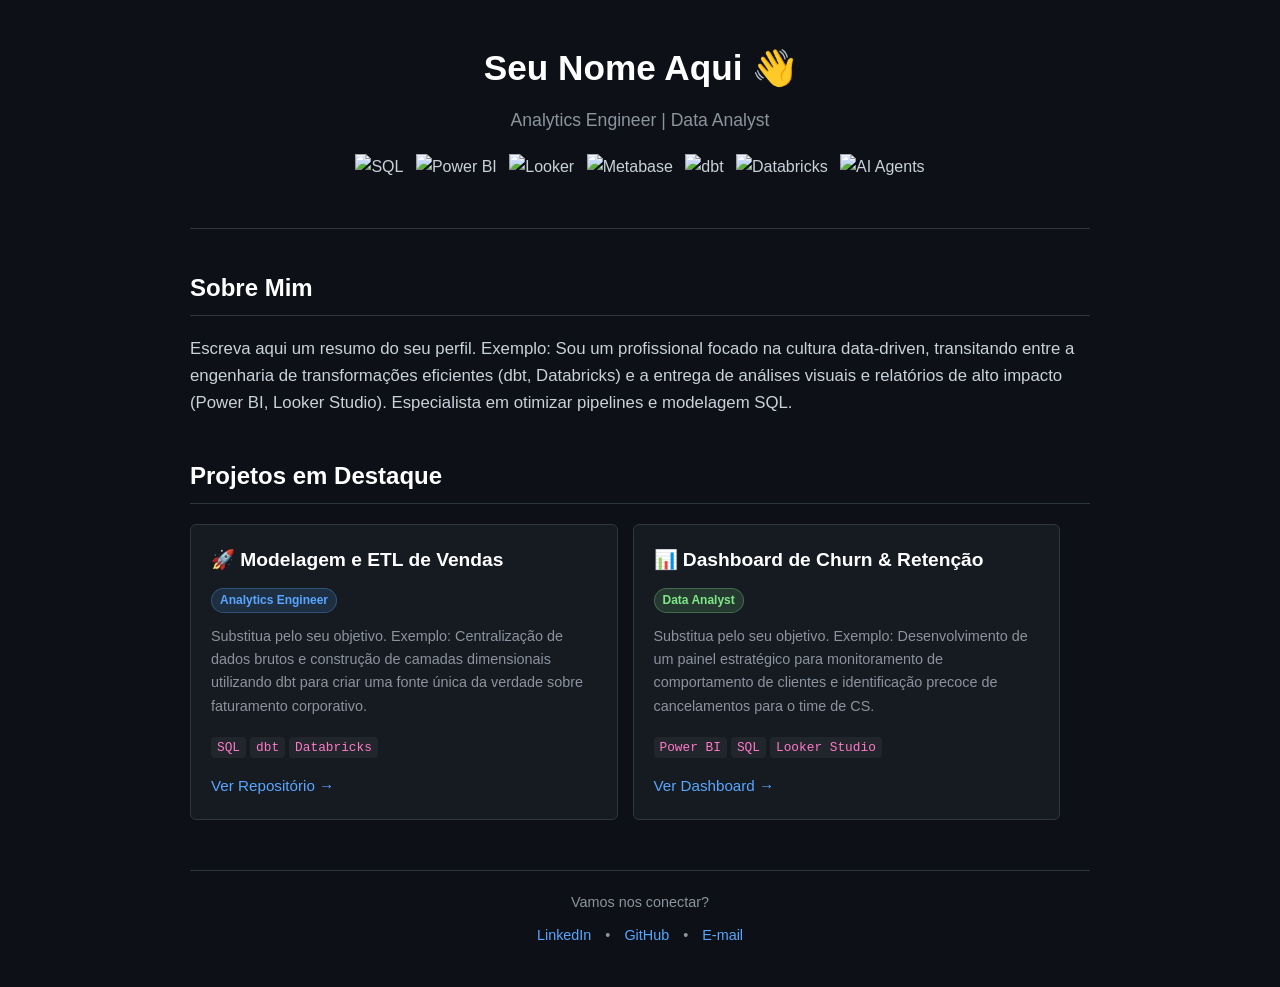
==== index.html @ 2d160c95 "Feat: primeiro commit" ====
<!DOCTYPE html>
<html lang="pt-BR">
<head>
    <meta charset="UTF-8">
    <meta name="viewport" content="width=device-width, initial-scale=1.0">
    <title>Meu Portfólio de Dados</title>
    <style>
        :root {
            --bg-color: #0d1117;
            --container-bg: #161b22;
            --border-color: #30363d;
            --text-main: #c9d1d9;
            --text-muted: #8b949e;
            --accent-blue: #58a6ff;
            --accent-green: #7ee787;
            --code-bg: #21262d;
        }

        * {
            box-sizing: border-box;
            margin: 0;
            padding: 0;
        }

        body {
            font-family: -apple-system, BlinkMacSystemFont, "Segoe UI", Helvetica, Arial, sans-serif;
            background-color: var(--bg-color);
            color: var(--text-main);
            line-height: 1.6;
            padding: 40px 20px;
        }

        .container {
            max-width: 900px;
            margin: 0 auto;
        }

        header {
            text-align: center;
            margin-bottom: 40px;
            padding-bottom: 20px;
            border-bottom: 1px solid var(--border-color);
        }

        h1 {
            font-size: 2.2rem;
            margin-bottom: 10px;
            color: #ffffff;
        }

        .subtitle {
            color: var(--text-muted);
            font-size: 1.1rem;
            margin-bottom: 20px;
        }

        .badges {
            margin: 20px 0;
        }

        .badges img {
            margin: 0 4px 8px 4px;
            vertical-align: middle;
        }

        section {
            margin-bottom: 40px;
        }

        h2 {
            font-size: 1.5rem;
            margin-bottom: 20px;
            padding-bottom: 8px;
            border-bottom: 1px solid var(--border-color);
            color: #ffffff;
        }

        .about-text {
            font-size: 1.05rem;
            color: var(--text-main);
        }

        /* Estrutura de tabela para alinhar perfeitamente os cards de projeto */
        .projects-grid {
            width: 100%;
            border-collapse: separate;
            border-spacing: 15px 0px;
            margin-left: -15px;
        }

        .project-card {
            background-color: var(--container-bg);
            border: 1px solid var(--border-color);
            border-radius: 6px;
            padding: 20px;
            vertical-align: top;
            width: 50%;
        }

        .project-card h3 {
            color: #ffffff;
            margin-bottom: 10px;
            font-size: 1.2rem;
        }

        .tag-cargo {
            display: inline-block;
            padding: 2px 8px;
            border-radius: 20px;
            font-size: 0.75rem;
            font-weight: 600;
            margin-bottom: 12px;
        }

        .tag-ae {
            background-color: rgba(88, 166, 255, 0.15);
            color: var(--accent-blue);
            border: 1px solid rgba(88, 166, 255, 0.3);
        }

        .tag-da {
            background-color: rgba(126, 231, 135, 0.15);
            color: var(--accent-green);
            border: 1px solid rgba(126, 231, 135, 0.3);
        }

        .project-obj {
            font-size: 0.9rem;
            color: var(--text-muted);
            margin-bottom: 15px;
            min-height: 70px;
        }

        .project-stack {
            margin-bottom: 15px;
        }

        .project-stack code {
            background-color: var(--code-bg);
            padding: 3px 6px;
            border-radius: 4px;
            font-size: 0.8rem;
            margin-right: 4px;
            color: #ff79c6;
            font-family: monospace;
        }

        .project-link {
            display: inline-block;
            color: var(--accent-blue);
            text-decoration: none;
            font-weight: 500;
            font-size: 0.95rem;
        }

        .project-link:hover {
            text-decoration: underline;
        }

        footer {
            text-align: center;
            margin-top: 50px;
            padding-top: 20px;
            border-top: 1px solid var(--border-color);
            color: var(--text-muted);
            font-size: 0.9rem;
        }

        footer a {
            color: var(--accent-blue);
            text-decoration: none;
            margin: 0 10px;
        }

        footer a:hover {
            text-decoration: underline;
        }

        /* Torna o site responsivo em ecrãs pequenos */
        @media (max-width: 768px) {
            .projects-grid, .projects-grid tbody, .projects-grid tr {
                display: block;
                width: 100%;
            }
            .project-card {
                display: block;
                width: 100% !important;
                margin-bottom: 15px;
            }
        }
    </style>
</head>
<body>

    <div class="container">
        
        <header>
            <h1>Seu Nome Aqui 👋</h1>
            <p class="subtitle">Analytics Engineer | Data Analyst</p>
            
            <div class="badges">
                <img src="https://img.shields.io/badge/SQL-CC2927?style=flat&logo=microsoft-sql-server&logoColor=white" alt="SQL" />
                <img src="https://img.shields.io/badge/Power_BI-F2C811?style=flat&logo=powerbi&logoColor=black" alt="Power BI" />
                <img src="https://img.shields.io/badge/Looker_Studio-4285F4?style=flat&logo=looker&logoColor=white" alt="Looker" />
                <img src="https://img.shields.io/badge/Metabase-509EE3?style=flat&logo=metabase&logoColor=white" alt="Metabase" />
                <img src="https://img.shields.io/badge/dbt-FF694B?style=flat&logo=dbt&logoColor=white" alt="dbt" />
                <img src="https://img.shields.io/badge/Databricks-FF3621?style=flat&logo=databricks&logoColor=white" alt="Databricks" />
                <img src="https://img.shields.io/badge/AI_Agents-00A699?style=flat&logo=openai&logoColor=white" alt="AI Agents" />
            </div>
        </header>

        <section id="sobre">
            <h2>Sobre Mim</h2>
            <p class="about-text">
                Escreva aqui um resumo do seu perfil. Exemplo: Sou um profissional focado na cultura data-driven, transitando entre a engenharia de transformações eficientes (dbt, Databricks) e a entrega de análises visuais e relatórios de alto impacto (Power BI, Looker Studio). Especialista em otimizar pipelines e modelagem SQL.
            </p>
        </section>

        <section id="projetos">
            <h2>Projetos em Destaque</h2>
            
            <table class="projects-grid">
                <tr>
                    <td class="project-card">
                        <h3>🚀 Modelagem e ETL de Vendas</h3>
                        <span class="tag-cargo tag-ae">Analytics Engineer</span>
                        <p class="project-obj">
                            Substitua pelo seu objetivo. Exemplo: Centralização de dados brutos e construção de camadas dimensionais utilizando dbt para criar uma fonte única da verdade sobre faturamento corporativo.
                        </p>
                        <div class="project-stack">
                            <code>SQL</code><code>dbt</code><code>Databricks</code>
                        </div>
                        <a href="LINK_DO_REPOSITORIO" class="project-link">Ver Repositório →</a>
                    </td>

                    <td class="project-card">
                        <h3>📊 Dashboard de Churn & Retenção</h3>
                        <span class="tag-cargo tag-da">Data Analyst</span>
                        <p class="project-obj">
                            Substitua pelo seu objetivo. Exemplo: Desenvolvimento de um painel estratégico para monitoramento de comportamento de clientes e identificação precoce de cancelamentos para o time de CS.
                        </p>
                        <div class="project-stack">
                            <code>Power BI</code><code>SQL</code><code>Looker Studio</code>
                        </div>
                        <a href="LINK_DO_DASHBOARD" class="project-link">Ver Dashboard →</a>
                    </td>
                </tr>
            </table>
        </section>

        <footer>
            <p>Vamos nos conectar?</p>
            <div style="margin-top: 10px;">
                <a href="https://linkedin.com/in/seu-usuario" target="_blank">LinkedIn</a> • 
                <a href="https://github.com/seu-usuario" target="_blank">GitHub</a> • 
                <a href="mailto:seu-email@dominio.com">E-mail</a>
            </div>
        </footer>

    </div>

</body>
</html>
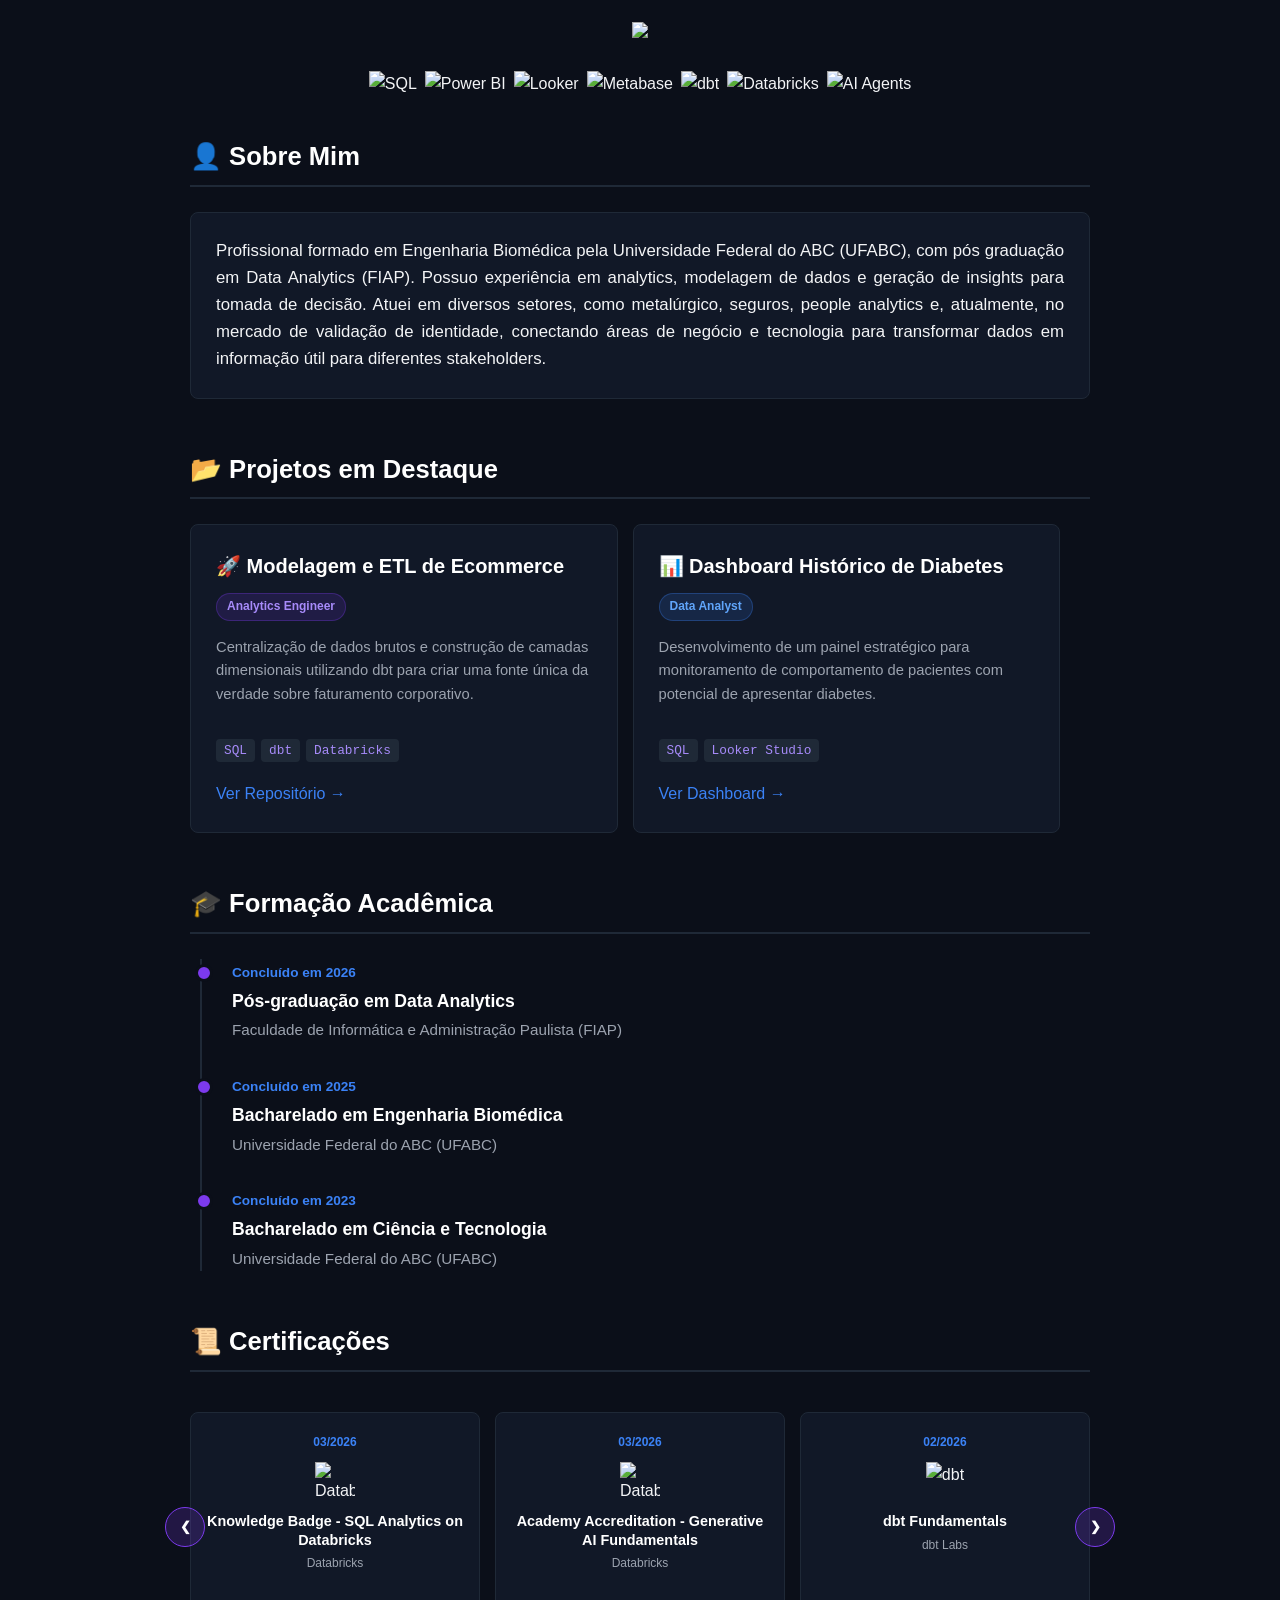
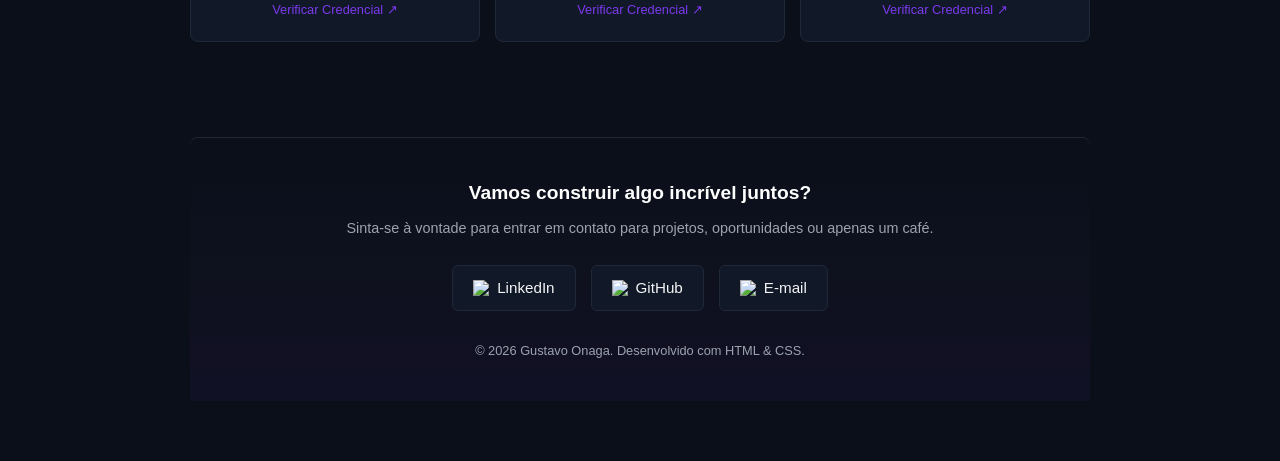
==== commit 69c7273d: "feat: Atualização do portifolio" ====
--- a/index.html
+++ b/index.html
@@ -3,261 +3,184 @@
 <head>
     <meta charset="UTF-8">
     <meta name="viewport" content="width=device-width, initial-scale=1.0">
-    <title>Meu Portfólio de Dados</title>
-    <style>
-        :root {
-            --bg-color: #0d1117;
-            --container-bg: #161b22;
-            --border-color: #30363d;
-            --text-main: #c9d1d9;
-            --text-muted: #8b949e;
-            --accent-blue: #58a6ff;
-            --accent-green: #7ee787;
-            --code-bg: #21262d;
-        }
-
-        * {
-            box-sizing: border-box;
-            margin: 0;
-            padding: 0;
-        }
-
-        body {
-            font-family: -apple-system, BlinkMacSystemFont, "Segoe UI", Helvetica, Arial, sans-serif;
-            background-color: var(--bg-color);
-            color: var(--text-main);
-            line-height: 1.6;
-            padding: 40px 20px;
-        }
-
-        .container {
-            max-width: 900px;
-            margin: 0 auto;
-        }
-
-        header {
-            text-align: center;
-            margin-bottom: 40px;
-            padding-bottom: 20px;
-            border-bottom: 1px solid var(--border-color);
-        }
-
-        h1 {
-            font-size: 2.2rem;
-            margin-bottom: 10px;
-            color: #ffffff;
-        }
-
-        .subtitle {
-            color: var(--text-muted);
-            font-size: 1.1rem;
-            margin-bottom: 20px;
-        }
-
-        .badges {
-            margin: 20px 0;
-        }
-
-        .badges img {
-            margin: 0 4px 8px 4px;
-            vertical-align: middle;
-        }
-
-        section {
-            margin-bottom: 40px;
-        }
-
-        h2 {
-            font-size: 1.5rem;
-            margin-bottom: 20px;
-            padding-bottom: 8px;
-            border-bottom: 1px solid var(--border-color);
-            color: #ffffff;
-        }
-
-        .about-text {
-            font-size: 1.05rem;
-            color: var(--text-main);
-        }
-
-        /* Estrutura de tabela para alinhar perfeitamente os cards de projeto */
-        .projects-grid {
-            width: 100%;
-            border-collapse: separate;
-            border-spacing: 15px 0px;
-            margin-left: -15px;
-        }
-
-        .project-card {
-            background-color: var(--container-bg);
-            border: 1px solid var(--border-color);
-            border-radius: 6px;
-            padding: 20px;
-            vertical-align: top;
-            width: 50%;
-        }
-
-        .project-card h3 {
-            color: #ffffff;
-            margin-bottom: 10px;
-            font-size: 1.2rem;
-        }
-
-        .tag-cargo {
-            display: inline-block;
-            padding: 2px 8px;
-            border-radius: 20px;
-            font-size: 0.75rem;
-            font-weight: 600;
-            margin-bottom: 12px;
-        }
-
-        .tag-ae {
-            background-color: rgba(88, 166, 255, 0.15);
-            color: var(--accent-blue);
-            border: 1px solid rgba(88, 166, 255, 0.3);
-        }
-
-        .tag-da {
-            background-color: rgba(126, 231, 135, 0.15);
-            color: var(--accent-green);
-            border: 1px solid rgba(126, 231, 135, 0.3);
-        }
-
-        .project-obj {
-            font-size: 0.9rem;
-            color: var(--text-muted);
-            margin-bottom: 15px;
-            min-height: 70px;
-        }
-
-        .project-stack {
-            margin-bottom: 15px;
-        }
-
-        .project-stack code {
-            background-color: var(--code-bg);
-            padding: 3px 6px;
-            border-radius: 4px;
-            font-size: 0.8rem;
-            margin-right: 4px;
-            color: #ff79c6;
-            font-family: monospace;
-        }
-
-        .project-link {
-            display: inline-block;
-            color: var(--accent-blue);
-            text-decoration: none;
-            font-weight: 500;
-            font-size: 0.95rem;
-        }
-
-        .project-link:hover {
-            text-decoration: underline;
-        }
-
-        footer {
-            text-align: center;
-            margin-top: 50px;
-            padding-top: 20px;
-            border-top: 1px solid var(--border-color);
-            color: var(--text-muted);
-            font-size: 0.9rem;
-        }
-
-        footer a {
-            color: var(--accent-blue);
-            text-decoration: none;
-            margin: 0 10px;
-        }
-
-        footer a:hover {
-            text-decoration: underline;
-        }
-
-        /* Torna o site responsivo em ecrãs pequenos */
-        @media (max-width: 768px) {
-            .projects-grid, .projects-grid tbody, .projects-grid tr {
-                display: block;
-                width: 100%;
-            }
-            .project-card {
-                display: block;
-                width: 100% !important;
-                margin-bottom: 15px;
-            }
-        }
-    </style>
+    <title>Gustavo Onaga | Portfólio de Dados</title>
+    <link rel="stylesheet" href="style.css">
 </head>
 <body>
 
     <div class="container">
         
+        <!-- SECTION 1: HEADER (NOME, CARGOS, BADGES) -->
         <header>
-            <h1>Seu Nome Aqui 👋</h1>
-            <p class="subtitle">Analytics Engineer | Data Analyst</p>
+            <img width="100%" src="https://capsule-render.vercel.app/api?type=venom&height=250&text=Gustavo%20Onaga&fontSize=48&fontColor=ffffff&stroke=ffffff&animation=fadeIn&colorA=0F172A&colorB=7C3AED&desc=Analytics%20Engineer%20%7C%20Data%20Analytics&descAlignY=70" />
             
-            <div class="badges">
-                <img src="https://img.shields.io/badge/SQL-CC2927?style=flat&logo=microsoft-sql-server&logoColor=white" alt="SQL" />
-                <img src="https://img.shields.io/badge/Power_BI-F2C811?style=flat&logo=powerbi&logoColor=black" alt="Power BI" />
-                <img src="https://img.shields.io/badge/Looker_Studio-4285F4?style=flat&logo=looker&logoColor=white" alt="Looker" />
-                <img src="https://img.shields.io/badge/Metabase-509EE3?style=flat&logo=metabase&logoColor=white" alt="Metabase" />
-                <img src="https://img.shields.io/badge/dbt-FF694B?style=flat&logo=dbt&logoColor=white" alt="dbt" />
-                <img src="https://img.shields.io/badge/Databricks-FF3621?style=flat&logo=databricks&logoColor=white" alt="Databricks" />
-                <img src="https://img.shields.io/badge/AI_Agents-00A699?style=flat&logo=openai&logoColor=white" alt="AI Agents" />
+            <div class="badges" style="margin-top: 25px;">
+                <img src="https://img.shields.io/badge/SQL-CC2927?style=for-the-badge&logo=microsoft-sql-server&logoColor=white" alt="SQL" />
+                <img src="https://img.shields.io/badge/Power_BI-F2C811?style=for-the-badge&logo=powerbi&logoColor=black" alt="Power BI" />
+                <img src="https://img.shields.io/badge/Looker_Studio-4285F4?style=for-the-badge&logo=looker&logoColor=white" alt="Looker" />
+                <img src="https://img.shields.io/badge/Metabase-509EE3?style=for-the-badge&logo=metabase&logoColor=white" alt="Metabase" />
+                <img src="https://img.shields.io/badge/dbt-FF694B?style=for-the-badge&logo=dbt&logoColor=white" alt="dbt" />
+                <img src="https://img.shields.io/badge/Databricks-FF3621?style=for-the-badge&logo=databricks&logoColor=white" alt="Databricks" />
+                <img src="https://img.shields.io/badge/AI_Agents-00A699?style=for-the-badge&logo=openai&logoColor=white" alt="AI Agents" />
             </div>
         </header>
 
+        <!-- SECTION 2: SOBRE MIM -->
         <section id="sobre">
-            <h2>Sobre Mim</h2>
+            <h2>👤 Sobre Mim</h2>
             <p class="about-text">
-                Escreva aqui um resumo do seu perfil. Exemplo: Sou um profissional focado na cultura data-driven, transitando entre a engenharia de transformações eficientes (dbt, Databricks) e a entrega de análises visuais e relatórios de alto impacto (Power BI, Looker Studio). Especialista em otimizar pipelines e modelagem SQL.
+                Profissional formado em Engenharia Biomédica pela Universidade Federal do ABC (UFABC), com pós graduação em Data Analytics (FIAP). Possuo experiência em analytics, modelagem de dados e geração de insights para tomada de decisão. Atuei em diversos setores, como metalúrgico, seguros, people analytics e, atualmente, no mercado de validação de identidade, conectando áreas de negócio e tecnologia para transformar dados em informação útil para diferentes stakeholders.
             </p>
         </section>
 
+        <!-- SECTION 3: PROJETOS -->
         <section id="projetos">
-            <h2>Projetos em Destaque</h2>
-            
+            <h2>📂 Projetos em Destaque</h2>
             <table class="projects-grid">
                 <tr>
+                    <!-- CARD 1: ANALYTICS ENGINEER -->
                     <td class="project-card">
-                        <h3>🚀 Modelagem e ETL de Vendas</h3>
+                        <h3>🚀 Modelagem e ETL de Ecommerce</h3>
                         <span class="tag-cargo tag-ae">Analytics Engineer</span>
                         <p class="project-obj">
-                            Substitua pelo seu objetivo. Exemplo: Centralização de dados brutos e construção de camadas dimensionais utilizando dbt para criar uma fonte única da verdade sobre faturamento corporativo.
+                            Centralização de dados brutos e construção de camadas dimensionais utilizando dbt para criar uma fonte única da verdade sobre faturamento corporativo.
                         </p>
                         <div class="project-stack">
                             <code>SQL</code><code>dbt</code><code>Databricks</code>
                         </div>
-                        <a href="LINK_DO_REPOSITORIO" class="project-link">Ver Repositório →</a>
+                        <a href="https://github.com/GustavOnaga/dbt_ecommerce" target="_blank" class="project-link">Ver Repositório →</a>
                     </td>
 
+                    <!-- CARD 2: DATA ANALYST -->
                     <td class="project-card">
-                        <h3>📊 Dashboard de Churn & Retenção</h3>
+                        <h3>📊 Dashboard Histórico de Diabetes</h3>
                         <span class="tag-cargo tag-da">Data Analyst</span>
                         <p class="project-obj">
-                            Substitua pelo seu objetivo. Exemplo: Desenvolvimento de um painel estratégico para monitoramento de comportamento de clientes e identificação precoce de cancelamentos para o time de CS.
+                            Desenvolvimento de um painel estratégico para monitoramento de comportamento de pacientes com potencial de apresentar diabetes.
                         </p>
                         <div class="project-stack">
-                            <code>Power BI</code><code>SQL</code><code>Looker Studio</code>
+                            <code>SQL</code><code>Looker Studio</code>
                         </div>
-                        <a href="LINK_DO_DASHBOARD" class="project-link">Ver Dashboard →</a>
+                        <a href="https://datastudio.google.com/u/0/reporting/0d10cd44-a6bf-4cc7-b8ca-df3dea6896b5/page/lyQjF" target="_blank" class="project-link">Ver Dashboard →</a>
                     </td>
                 </tr>
             </table>
         </section>
 
+        <!-- SECTION 4: DIPLOMAS (LINHA DO TEMPO) -->
+        <section id="diplomas">
+            <h2>🎓 Formação Acadêmica</h2>
+            <div class="timeline">
+                <div class="timeline-item">
+                    <span class="timeline-date">Concluído em 2026</span>
+                    <h3 class="timeline-title">Pós-graduação em Data Analytics</h3>
+                    <p class="timeline-institution">Faculdade de Informática e Administração Paulista (FIAP)</p>
+                </div>
+                <div class="timeline-item">
+                    <span class="timeline-date">Concluído em 2025</span>
+                    <h3 class="timeline-title">Bacharelado em Engenharia Biomédica</h3>
+                    <p class="timeline-institution">Universidade Federal do ABC (UFABC)</p>
+                </div>
+                <div class="timeline-item">
+                    <span class="timeline-date">Concluído em 2023</span>
+                    <h3 class="timeline-title">Bacharelado em Ciência e Tecnologia</h3>
+                    <p class="timeline-institution">Universidade Federal do ABC (UFABC)</p>
+                </div>
+            </div>
+        </section>
+
+<!-- SECTION 5: CERTIFICAÇÕES (CARROSSEL COM SETAS E LINKS REAIS) -->
+<!-- SECTION 5: CERTIFICAÇÕES (ORDEM DECRESCENTE) -->
+        <section id="certificacoes">
+            <h2>📜 Certificações</h2>
+            <div class="carousel-wrapper">
+                <button class="carousel-btn btn-left" onclick="scrollCarousel(-1)">&#10094;</button>
+                
+                <div class="carousel" id="cert-carousel">
+                    <!-- Certificado 1 (Março 2026) -->
+                    <div class="cert-card">
+                        <span class="cert-date">03/2026</span>
+                        <img src="https://cdn.simpleicons.org/databricks/FF3621" alt="Databricks">
+                        <div class="cert-title">Knowledge Badge - SQL Analytics on Databricks</div>
+                        <div class="cert-issuer">Databricks</div>
+                        <a href="https://credentials.databricks.com/fcb86abb-e7e4-4e86-bd66-564bfb1e0b4c" target="_blank" class="cert-link">Verificar Credencial ↗</a>
+                    </div>
+
+                    <!-- Certificado 2 (Março 2026) -->
+                    <div class="cert-card">
+                        <span class="cert-date">03/2026</span>
+                        <img src="https://cdn.simpleicons.org/databricks/FF3621" alt="Databricks">
+                        <div class="cert-title">Academy Accreditation - Generative AI Fundamentals</div>
+                        <div class="cert-issuer">Databricks</div>
+                        <a href="https://credentials.databricks.com/e328c082-b4c3-4f80-bc27-f16189d48726" target="_blank" class="cert-link">Verificar Credencial ↗</a>
+                    </div>
+
+                    <!-- Certificado 3 (Fevereiro 2026) -->
+                    <div class="cert-card">
+                        <span class="cert-date">02/2026</span>
+                        <img src="https://cdn.simpleicons.org/dbt/FF694B" alt="dbt">
+                        <div class="cert-title">dbt Fundamentals</div>
+                        <div class="cert-issuer">dbt Labs</div>
+                        <a href="https://credentials.getdbt.com/48a1c9ed-0e8f-403b-9dd8-740337673817#acc.mcnfNRH2" target="_blank" class="cert-link">Verificar Credencial ↗</a>
+                    </div>
+
+                    <!-- Certificado 4 (Dezembro 2025) -->
+                    <div class="cert-card">
+                        <span class="cert-date">12/2025</span>
+                        <img src="https://cdn.simpleicons.org/udemy/A435F0" alt="Udemy">
+                        <div class="cert-title">DBT Core Completo - Modelagem e automação de dados</div>
+                        <div class="cert-issuer">Udemy</div>
+                        <a href="https://www.udemy.com/certificate/UC-c37dd5e5-e45f-4f01-a1c3-184ccc247f81/" target="_blank" class="cert-link">Verificar Credencial ↗</a>
+                    </div>
+
+                    <!-- Certificado 5 (Fevereiro 2025) -->
+                    <div class="cert-card">
+                        <span class="cert-date">02/2025</span>
+                        <img src="https://cdn.simpleicons.org/microsoftpowerbi/F2C811" alt="SQL">
+                        <div class="cert-title">SQL Impressionador</div>
+                        <div class="cert-issuer">Hashtag Treinamentos</div>
+                        <a href="https://portalhashtag.com/validacao-certificado/1740447742543x535515758810651400" target="_blank" class="cert-link">Verificar Credencial ↗</a>
+                    </div>
+                </div>
+
+                <button class="carousel-btn btn-right" onclick="scrollCarousel(1)">&#10095;</button>
+            </div>
+        </section>
+
+        <!-- FOOTER ATUALIZADO -->
         <footer>
-            <p>Vamos nos conectar?</p>
-            <div style="margin-top: 10px;">
-                <a href="https://linkedin.com/in/seu-usuario" target="_blank">LinkedIn</a> • 
-                <a href="https://github.com/seu-usuario" target="_blank">GitHub</a> • 
-                <a href="mailto:seu-email@dominio.com">E-mail</a>
+            <p>Vamos construir algo incrível juntos?</p>
+            <div class="footer-subtitle">Sinta-se à vontade para entrar em contato para projetos, oportunidades ou apenas um café.</div>
+            
+            <div class="footer-links">
+                <a href="https://www.linkedin.com/in/gustavo-onaga/" target="_blank" class="footer-btn">
+                    <img src="https://cdn.simpleicons.org/linkedin/0A66C2" alt="LinkedIn">
+                    LinkedIn
+                </a>
+                <a href="https://github.com/GustavOnaga" target="_blank" class="footer-btn">
+                    <img src="https://cdn.simpleicons.org/github/ffffff" alt="GitHub">
+                    GitHub
+                </a>
+                <a href="mailto:gustavo.onaga1@gmail.com" class="footer-btn">
+                    <img src="https://cdn.simpleicons.org/gmail/EA4335" alt="E-mail">
+                    E-mail
+                </a>
+            </div>
+
+            <div class="copyright">
+                &copy; 2026 Gustavo Onaga. Desenvolvido com HTML & CSS.
             </div>
         </footer>
 
     </div>
 
+    <!-- Script para Controlar o Efeito das Setas no Carrossel -->
+    <script>
+        function scrollCarousel(direction) {
+            const carousel = document.getElementById('cert-carousel');
+            const cardWidth = carousel.querySelector('.cert-card').offsetWidth + 15; // Largura do card + gap
+            carousel.scrollBy({ left: direction * cardWidth, behavior: 'smooth' });
+        }
+    </script>
 </body>
 </html>
--- a/style.css
+++ b/style.css
@@ -0,0 +1,412 @@
+:root {
+    --bg-color: #0b0f19;       /* Deep Blue bem escuro */
+    --container-bg: #111827;   /* Slate/Dark Blue para os cards */
+    --border-color: #1f2937;
+    --text-main: #f3f4f6;
+    --text-muted: #9ca3af;
+    --accent-purple: #7c3aed;  /* O roxo principal */
+    --accent-blue: #3b82f6;    /* Azul complementar */
+    --code-bg: #1f2937;
+}
+
+* {
+    box-sizing: border-box;
+    margin: 0;
+    padding: 0;
+}
+
+body {
+    font-family: -apple-system, BlinkMacSystemFont, "Segoe UI", Helvetica, Arial, sans-serif;
+    background-color: var(--bg-color);
+    color: var(--text-main);
+    line-height: 1.6;
+    padding: 20px 20px 60px 20px;
+}
+
+.container {
+    max-width: 900px;
+    margin: 0 auto;
+}
+
+header {
+    text-align: center;
+    margin-bottom: 40px;
+}
+
+.badges {
+    display: flex;
+    justify-content: center;
+    gap: 8px;
+    flex-wrap: wrap;
+}
+
+section {
+    margin-bottom: 50px;
+}
+
+h2 {
+    font-size: 1.6rem;
+    margin-bottom: 25px;
+    padding-bottom: 8px;
+    border-bottom: 2px solid var(--border-color);
+    color: #ffffff;
+    display: flex;
+    align-items: center;
+    gap: 10px;
+}
+
+.about-text {
+    font-size: 1.05rem;
+    color: var(--text-main);
+    text-align: justify;
+    background: var(--container-bg);
+    padding: 25px;
+    border-radius: 8px;
+    border: 1px solid var(--border-color);
+}
+
+/* Grid de Projetos */
+.projects-grid {
+    width: 100%;
+    border-collapse: separate;
+    border-spacing: 15px 0px;
+    margin-left: -15px;
+}
+
+.project-card {
+    background-color: var(--container-bg);
+    border: 1px solid var(--border-color);
+    border-radius: 8px;
+    padding: 25px;
+    vertical-align: top;
+    width: 50%;
+    transition: transform 0.2s, border-color 0.2s;
+}
+
+.project-card:hover {
+    transform: translateY(-2px);
+    border-color: var(--accent-purple);
+}
+
+.project-card h3 {
+    color: #ffffff;
+    margin-bottom: 10px;
+    font-size: 1.25rem;
+}
+
+.tag-cargo {
+    display: inline-block;
+    padding: 3px 10px;
+    border-radius: 20px;
+    font-size: 0.75rem;
+    font-weight: 600;
+    margin-bottom: 15px;
+}
+
+.tag-ae {
+    background-color: rgba(124, 58, 237, 0.15);
+    color: #a78bfa;
+    border: 1px solid rgba(124, 58, 237, 0.3);
+}
+
+.tag-da {
+    background-color: rgba(59, 130, 246, 0.15);
+    color: #60a5fa;
+    border: 1px solid rgba(59, 130, 246, 0.3);
+}
+
+.project-obj {
+    font-size: 0.92rem;
+    color: var(--text-muted);
+    margin-bottom: 20px;
+    min-height: 80px;
+}
+
+.project-stack {
+    margin-bottom: 20px;
+}
+
+.project-stack code {
+    background-color: var(--code-bg);
+    padding: 4px 8px;
+    border-radius: 4px;
+    font-size: 0.8rem;
+    margin-right: 6px;
+    color: #a78bfa;
+    font-family: monospace;
+}
+
+.project-link {
+    display: inline-block;
+    color: var(--accent-blue);
+    text-decoration: none;
+    font-weight: 500;
+}
+
+.project-link:hover {
+    text-decoration: underline;
+    color: var(--accent-purple);
+}
+
+/* Linha do Tempo (Diplomas) */
+.timeline {
+    position: relative;
+    padding-left: 30px;
+    margin-left: 10px;
+    border-left: 2px solid var(--border-color);
+}
+
+.timeline-item {
+    position: relative;
+    margin-bottom: 30px;
+}
+
+.timeline-item::before {
+    content: '';
+    position: absolute;
+    left: -37px;
+    top: 5px;
+    width: 12px;
+    height: 12px;
+    border-radius: 50%;
+    background-color: var(--accent-purple);
+    border: 3px solid var(--bg-color);
+}
+
+.timeline-date {
+    font-size: 0.85rem;
+    color: var(--accent-blue);
+    font-weight: bold;
+}
+
+.timeline-title {
+    color: #ffffff;
+    font-size: 1.1rem;
+    margin: 3px 0;
+}
+
+.timeline-institution {
+    color: var(--text-muted);
+    font-size: 0.95rem;
+}
+
+/* Carrossel de Certificações Atualizado */
+.carousel-wrapper {
+    position: relative;
+    display: flex;
+    align-items: center;
+}
+
+.carousel {
+    display: flex;
+    gap: 15px;
+    overflow-x: auto;
+    scroll-snap-type: x mandatory;
+    scroll-behavior: smooth;
+    padding: 15px 0;
+    width: 100%;
+}
+
+.carousel::-webkit-scrollbar {
+    display: none;
+}
+
+.cert-card {
+    flex: 0 0 calc(33.333% - 10px);
+    scroll-snap-align: start;
+    background: var(--container-bg);
+    border: 1px solid var(--border-color);
+    border-radius: 8px;
+    padding: 20px 15px;
+    text-align: center;
+    display: flex;
+    flex-direction: column;
+    align-items: center;
+    justify-content: space-between;
+    min-height: 230px; /* Garante tamanho idêntico para todos os cards */
+    position: relative;
+    transition: border-color 0.2s;
+}
+
+.cert-card:hover {
+    border-color: var(--accent-purple);
+}
+
+.cert-date {
+    font-size: 0.75rem;
+    color: var(--accent-blue);
+    font-weight: bold;
+    margin-bottom: 10px;
+}
+
+.cert-card img {
+    max-width: 40px;
+    height: 40px;
+    margin-bottom: 10px;
+}
+
+.cert-title {
+    font-size: 0.9rem;
+    color: #ffffff;
+    font-weight: 600;
+    line-height: 1.3;
+    margin-bottom: 5px;
+}
+
+.cert-issuer {
+    font-size: 0.75rem;
+    color: var(--text-muted);
+    margin-bottom: 12px;
+}
+
+.cert-link {
+    font-size: 0.8rem;
+    color: var(--accent-purple);
+    text-decoration: none;
+    font-weight: 500;
+    margin-top: auto; /* Força o link a ficar fixo no fundo do card */
+}
+
+.cert-link:hover {
+    text-decoration: underline;
+    color: #a78bfa;
+}
+
+.carousel-btn {
+    background: rgba(124, 58, 237, 0.2);
+    border: 1px solid var(--accent-purple);
+    color: #ffffff;
+    border-radius: 50%;
+    width: 40px;
+    height: 40px;
+    position: absolute;
+    cursor: pointer;
+    display: flex;
+    align-items: center;
+    justify-content: center;
+    font-weight: bold;
+    z-index: 10;
+    transition: background 0.2s;
+}
+
+.carousel-btn:hover {
+    background: var(--accent-purple);
+}
+
+.btn-left { left: -25px; }
+.btn-right { right: -25px; }
+
+/* Responsividade do Carrossel */
+@media (max-width: 768px) {
+    .cert-card {
+        flex: 0 0 calc(50% - 10px);
+    }
+}
+
+@media (max-width: 480px) {
+    .cert-card {
+        flex: 0 0 100%;
+    }
+}
+
+/* CSS Otimizado do Footer */
+footer {
+    text-align: center;
+    margin-top: 80px;
+    padding: 40px 20px;
+    border-top: 1px solid var(--border-color);
+    background: linear-gradient(180deg, transparent, rgba(124, 58, 237, 0.05));
+    border-radius: 8px 8px 0 0;
+}
+
+footer p {
+    color: #ffffff;
+    font-size: 1.2rem;
+    font-weight: 600;
+    margin-bottom: 8px;
+}
+
+.footer-subtitle {
+    color: var(--text-muted);
+    font-size: 0.9rem;
+    margin-bottom: 25px;
+    padding: 0 10px;
+}
+
+.footer-links {
+    display: flex;
+    justify-content: center;
+    align-items: center;
+    gap: 15px;
+    margin-bottom: 30px;
+    flex-wrap: wrap;
+}
+
+.footer-btn {
+    display: inline-flex;
+    align-items: center;
+    justify-content: center;
+    gap: 8px;
+    padding: 10px 20px;
+    background-color: var(--container-bg);
+    border: 1px solid var(--border-color);
+    border-radius: 6px;
+    color: var(--text-main);
+    text-decoration: none;
+    font-size: 0.95rem;
+    font-weight: 500;
+    transition: all 0.2s ease;
+}
+
+.footer-btn:hover {
+    border-color: var(--accent-purple);
+    background-color: rgba(124, 58, 237, 0.1);
+    transform: translateY(-2px);
+    color: #ffffff;
+}
+
+.footer-btn img {
+    width: 16px;
+    height: 16px;
+    display: block;
+}
+
+.copyright {
+    font-size: 0.8rem;
+    color: var(--text-muted);
+}
+
+/* Responsividade Global */
+@media (max-width: 768px) {
+    .projects-grid, .projects-grid tbody, .projects-grid tr {
+        display: block;
+        width: 100%;
+    }
+    .project-card {
+        display: block;
+        width: 100% !important;
+        margin-bottom: 15px;
+    }
+    .cert-card {
+        flex: 0 0 calc(50% - 10px); /* 2 cards no mobile */
+    }
+    .carousel-btn { display: none; }
+}
+
+@media (max-width: 600px) {
+    .footer-links {
+        flex-direction: column;
+        width: 100%;
+        max-width: 300px;
+        margin: 0 auto 30px auto;
+    }
+    .footer-btn {
+        width: 100%;
+    }
+}
+
+@media (max-width: 480px) {
+    .cert-card {
+        flex: 0 0 100%; /* 1 card em telas muito pequenas */
+    }
+}
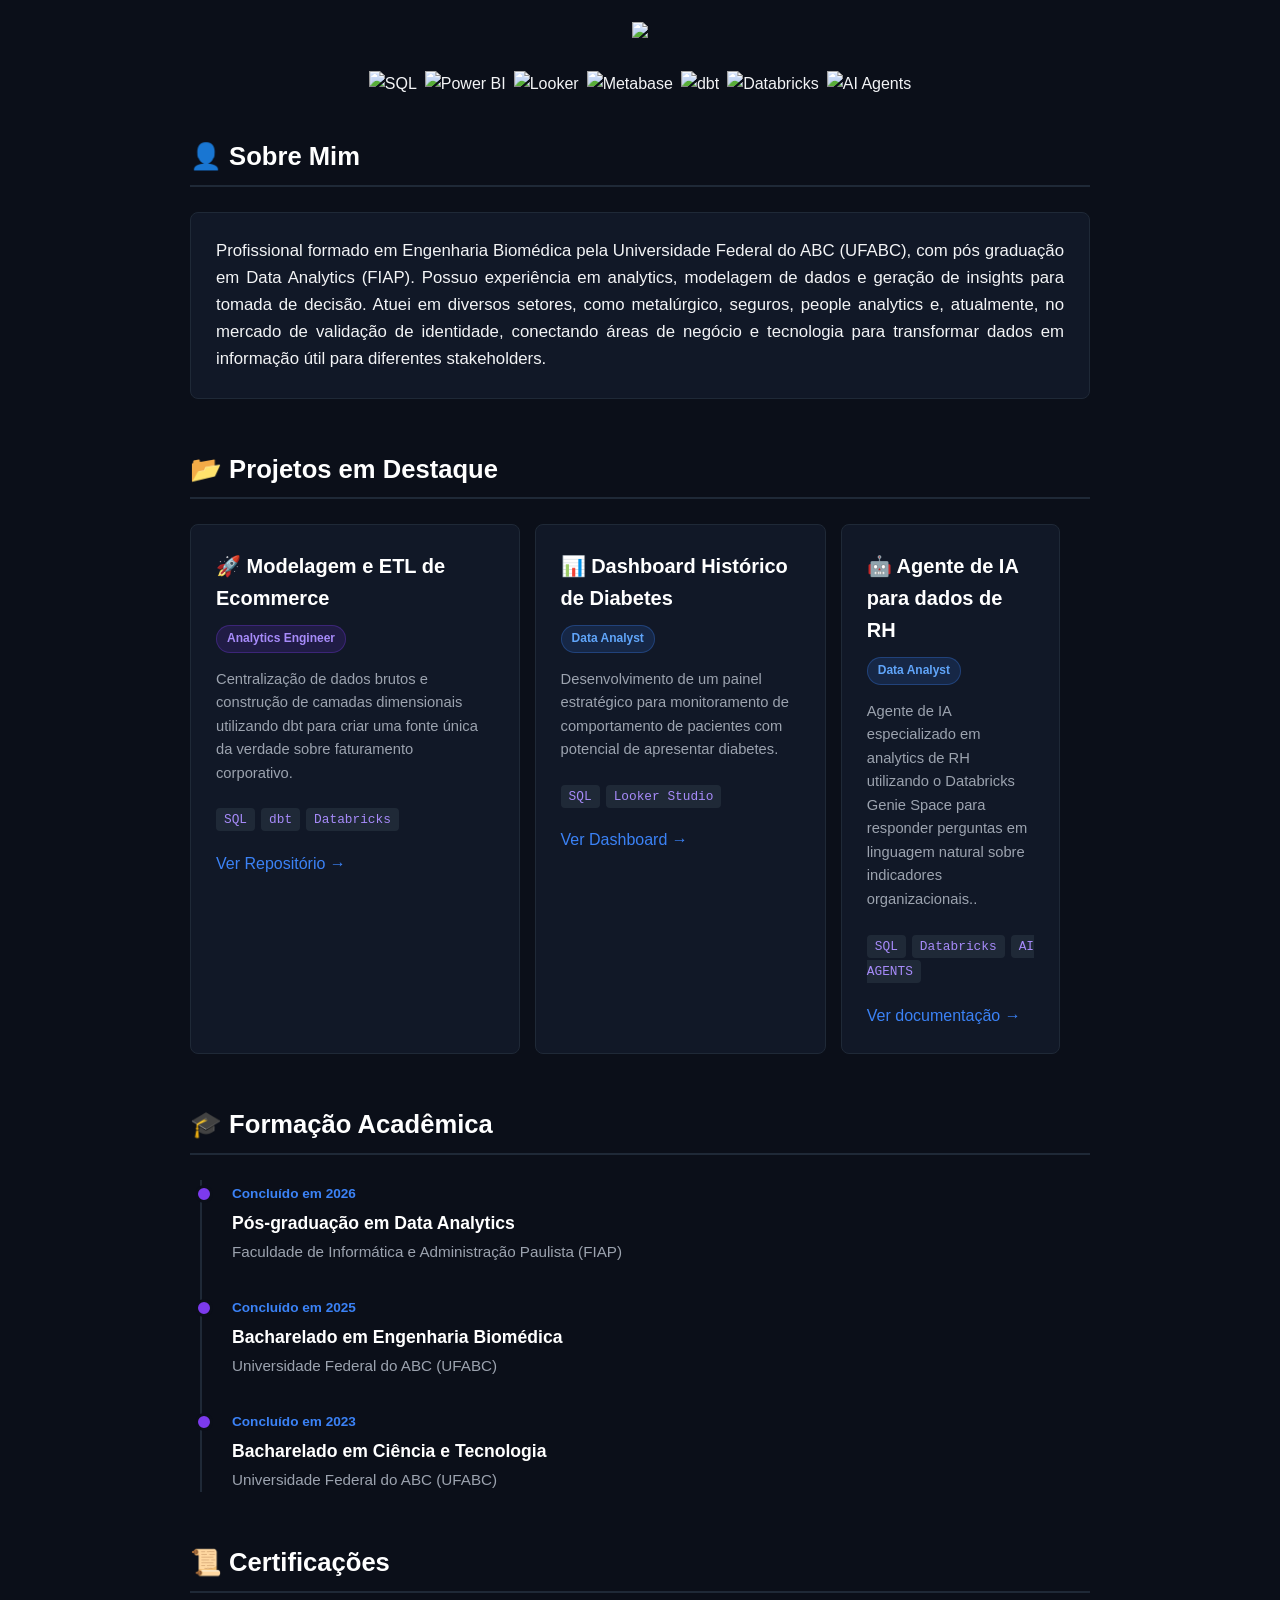
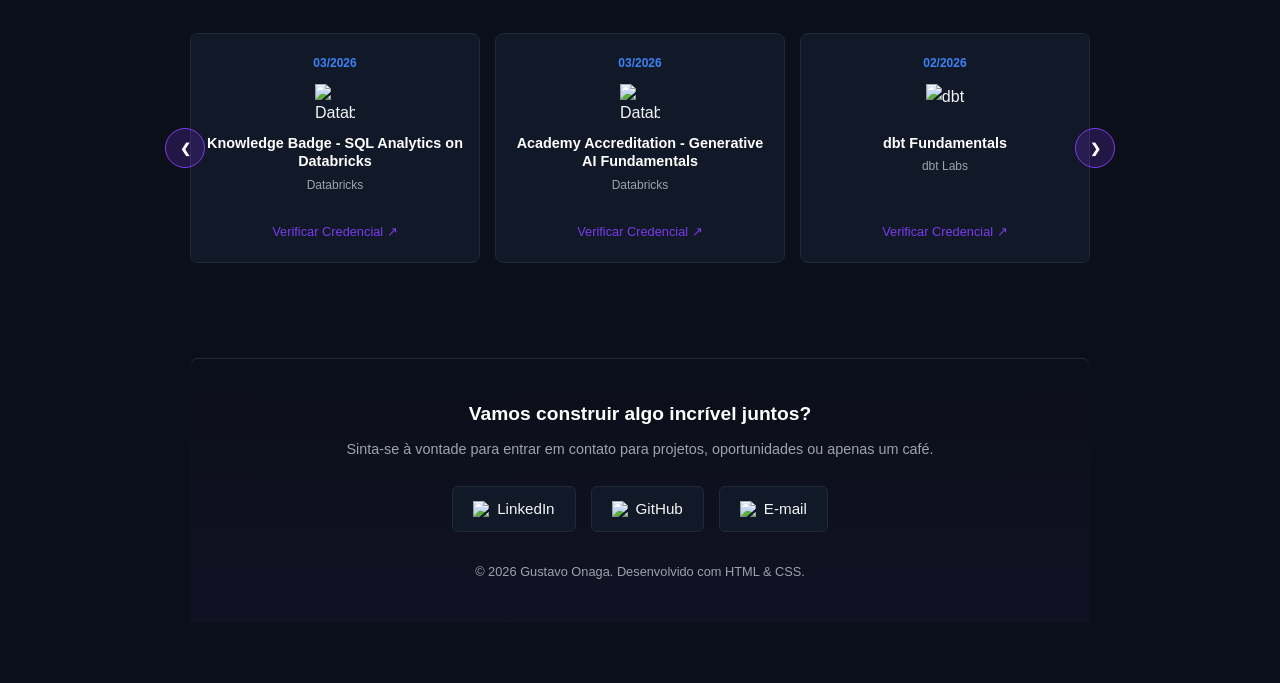
==== commit 2d9c4b2f: "Feat: Adiciona novo projeto" ====
--- a/index.html
+++ b/index.html
@@ -63,6 +63,20 @@
                         </div>
                         <a href="https://datastudio.google.com/u/0/reporting/0d10cd44-a6bf-4cc7-b8ca-df3dea6896b5/page/lyQjF" target="_blank" class="project-link">Ver Dashboard →</a>
                     </td>
+
+                    <!-- CARD 3: DATA ANALYST -->
+                    <td class="project-card">
+                        <h3>🤖 Agente de IA para dados de RH</h3>
+                        <span class="tag-cargo tag-da">Data Analyst</span>
+                        <p class="project-obj">
+                            Agente de IA especializado em analytics de RH utilizando o Databricks Genie Space para responder perguntas em linguagem natural sobre indicadores organizacionais..
+                        </p>
+                        <div class="project-stack">
+                            <code>SQL</code><code>Databricks</code><code>AI AGENTS</code>
+                        </div>
+                        <a href="https://github.com/GustavOnaga/AgenteIA_HR/blob/main/README.md" target="_blank" class="project-link">Ver documentação →</a>
+                    </td>
+
                 </tr>
             </table>
         </section>
@@ -89,7 +103,6 @@
             </div>
         </section>
 
-<!-- SECTION 5: CERTIFICAÇÕES (CARROSSEL COM SETAS E LINKS REAIS) -->
 <!-- SECTION 5: CERTIFICAÇÕES (ORDEM DECRESCENTE) -->
         <section id="certificacoes">
             <h2>📜 Certificações</h2>
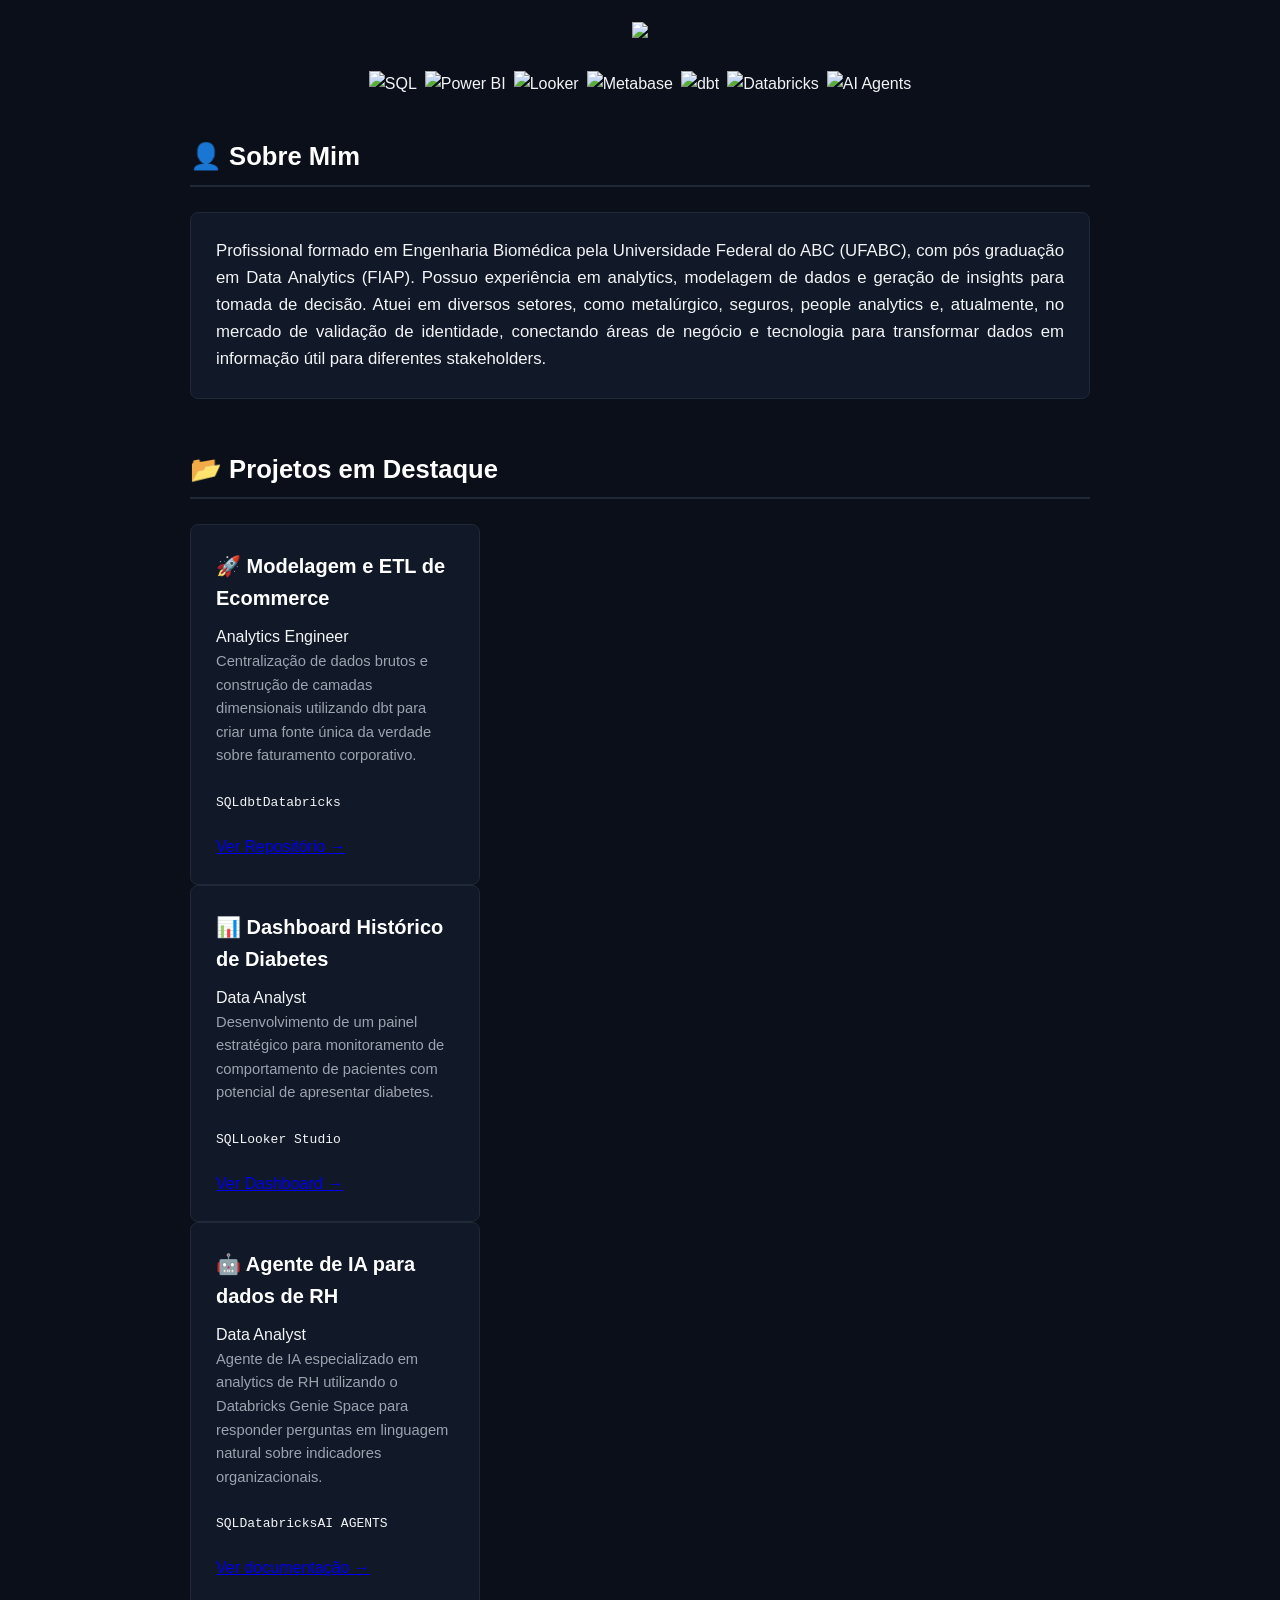
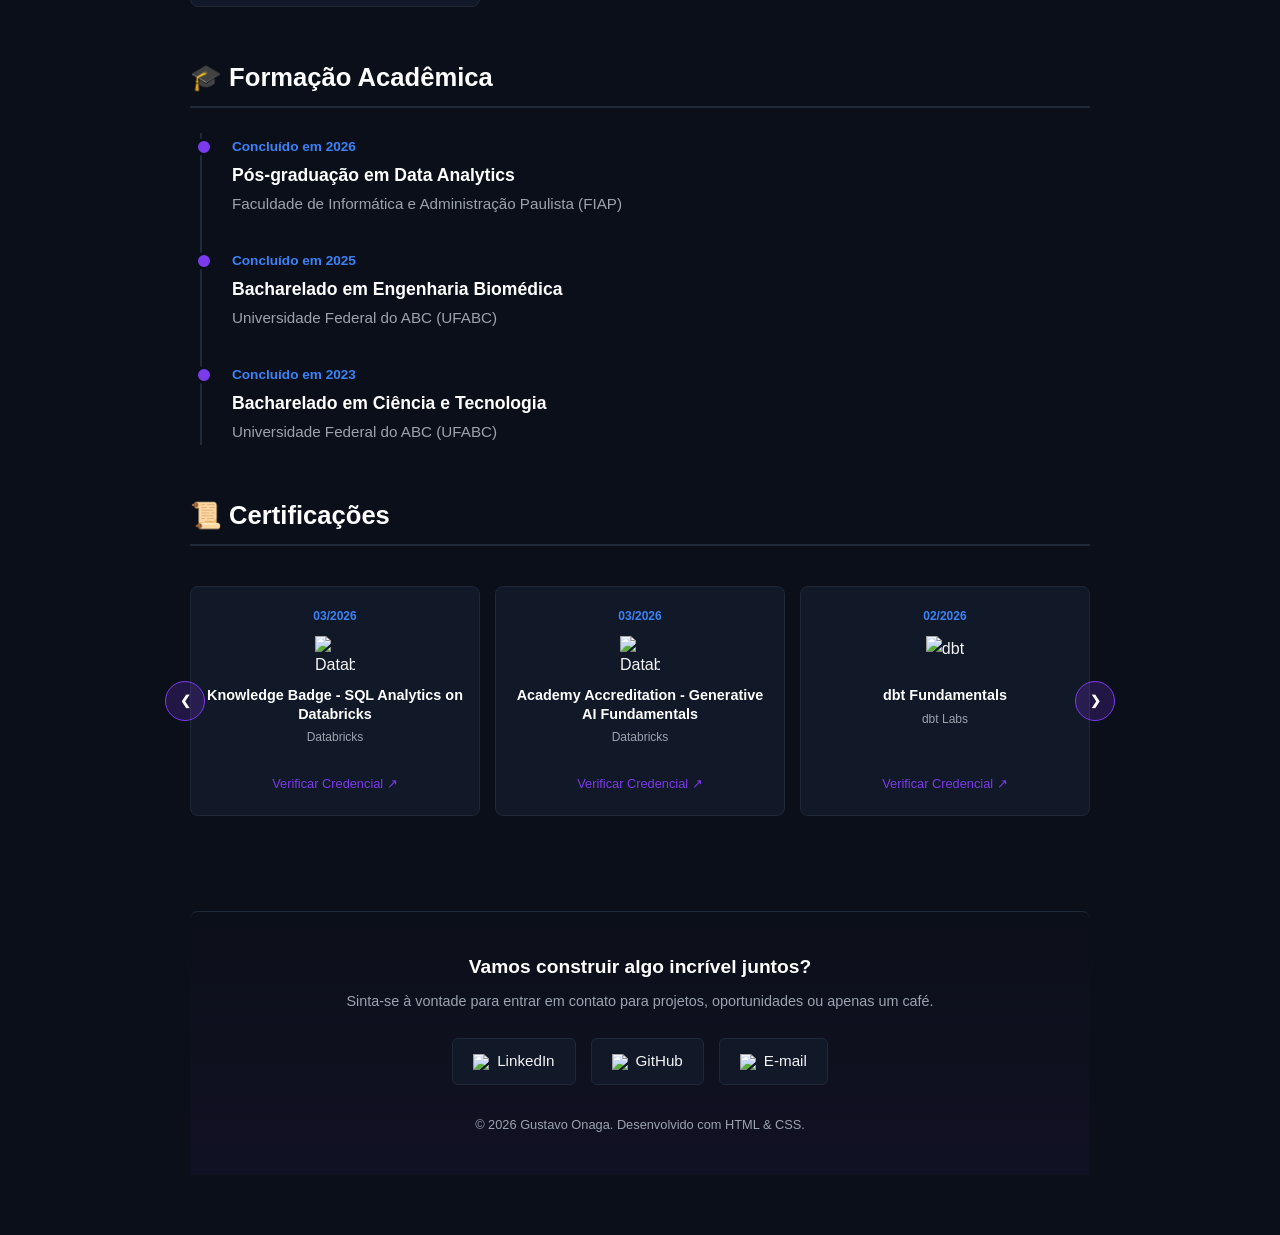
==== commit 51e961e3: "Feat: Adiciona novo projeto" ====
--- a/index.html
+++ b/index.html
@@ -69,7 +69,7 @@
                         <h3>🤖 Agente de IA para dados de RH</h3>
                         <span class="tag-cargo tag-da">Data Analyst</span>
                         <p class="project-obj">
-                            Agente de IA especializado em analytics de RH utilizando o Databricks Genie Space para responder perguntas em linguagem natural sobre indicadores organizacionais..
+                            Agente de IA especializado em analytics de RH utilizando o Databricks Genie Space para responder perguntas em linguagem natural sobre indicadores organizacionais.
                         </p>
                         <div class="project-stack">
                             <code>SQL</code><code>Databricks</code><code>AI AGENTS</code>
--- a/style.css
+++ b/style.css
@@ -71,6 +71,7 @@
     border-collapse: separate;
     border-spacing: 15px 0px;
     margin-left: -15px;
+    table-layout: fixed;
 }
 
 .project-card {
@@ -79,8 +80,15 @@
     border-radius: 8px;
     padding: 25px;
     vertical-align: top;
-    width: 50%;
+    width: 33.33%;
+
     transition: transform 0.2s, border-color 0.2s;
+
+    display: flex;
+    flex-direction: column;
+    justify-content: space-between;
+
+    height: 100%;
 }
 
 .project-card:hover {
@@ -94,58 +102,15 @@
     font-size: 1.25rem;
 }
 
-.tag-cargo {
-    display: inline-block;
-    padding: 3px 10px;
-    border-radius: 20px;
-    font-size: 0.75rem;
-    font-weight: 600;
-    margin-bottom: 15px;
-}
-
-.tag-ae {
-    background-color: rgba(124, 58, 237, 0.15);
-    color: #a78bfa;
-    border: 1px solid rgba(124, 58, 237, 0.3);
-}
-
-.tag-da {
-    background-color: rgba(59, 130, 246, 0.15);
-    color: #60a5fa;
-    border: 1px solid rgba(59, 130, 246, 0.3);
-}
-
 .project-obj {
     font-size: 0.92rem;
     color: var(--text-muted);
     margin-bottom: 20px;
-    min-height: 80px;
+    flex-grow: 1;
 }
 
 .project-stack {
     margin-bottom: 20px;
-}
-
-.project-stack code {
-    background-color: var(--code-bg);
-    padding: 4px 8px;
-    border-radius: 4px;
-    font-size: 0.8rem;
-    margin-right: 6px;
-    color: #a78bfa;
-    font-family: monospace;
-}
-
-.project-link {
-    display: inline-block;
-    color: var(--accent-blue);
-    text-decoration: none;
-    font-weight: 500;
-}
-
-.project-link:hover {
-    text-decoration: underline;
-    color: var(--accent-purple);
 }
 
 /* Linha do Tempo (Diplomas) */
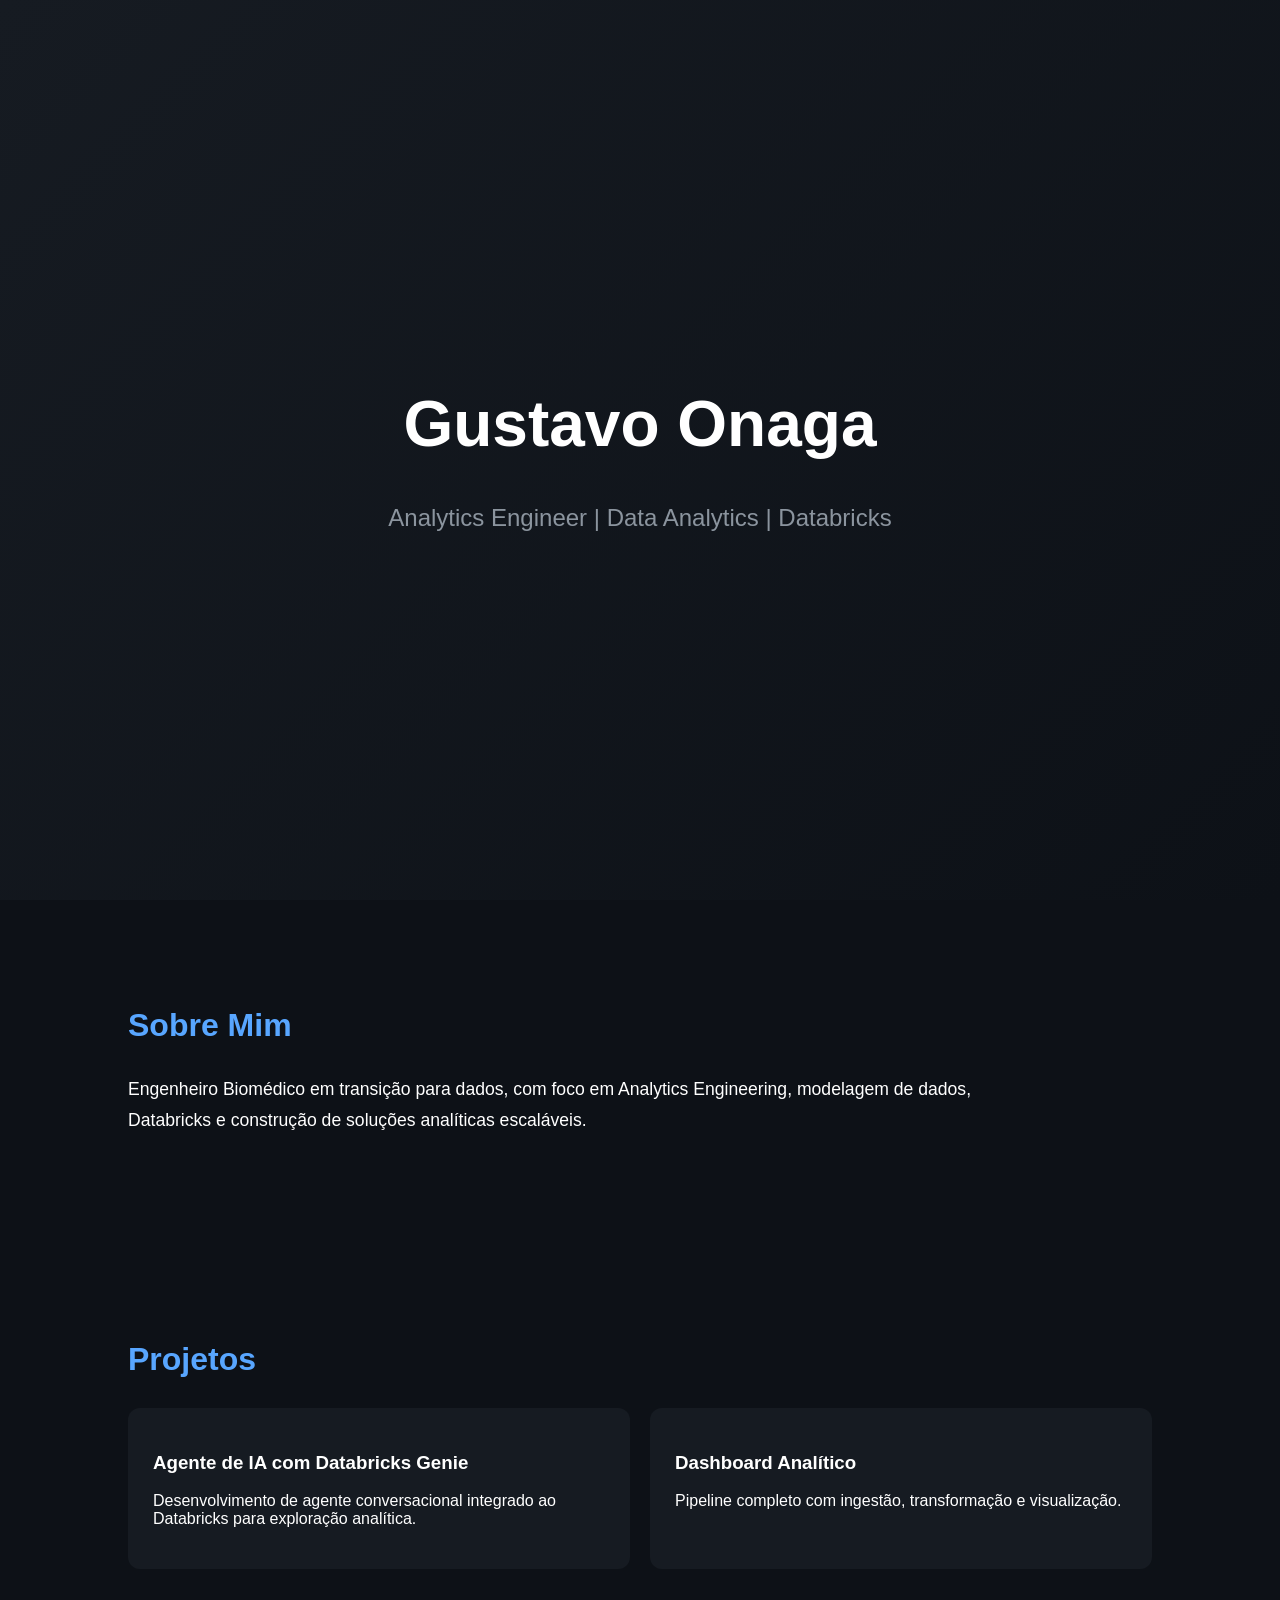
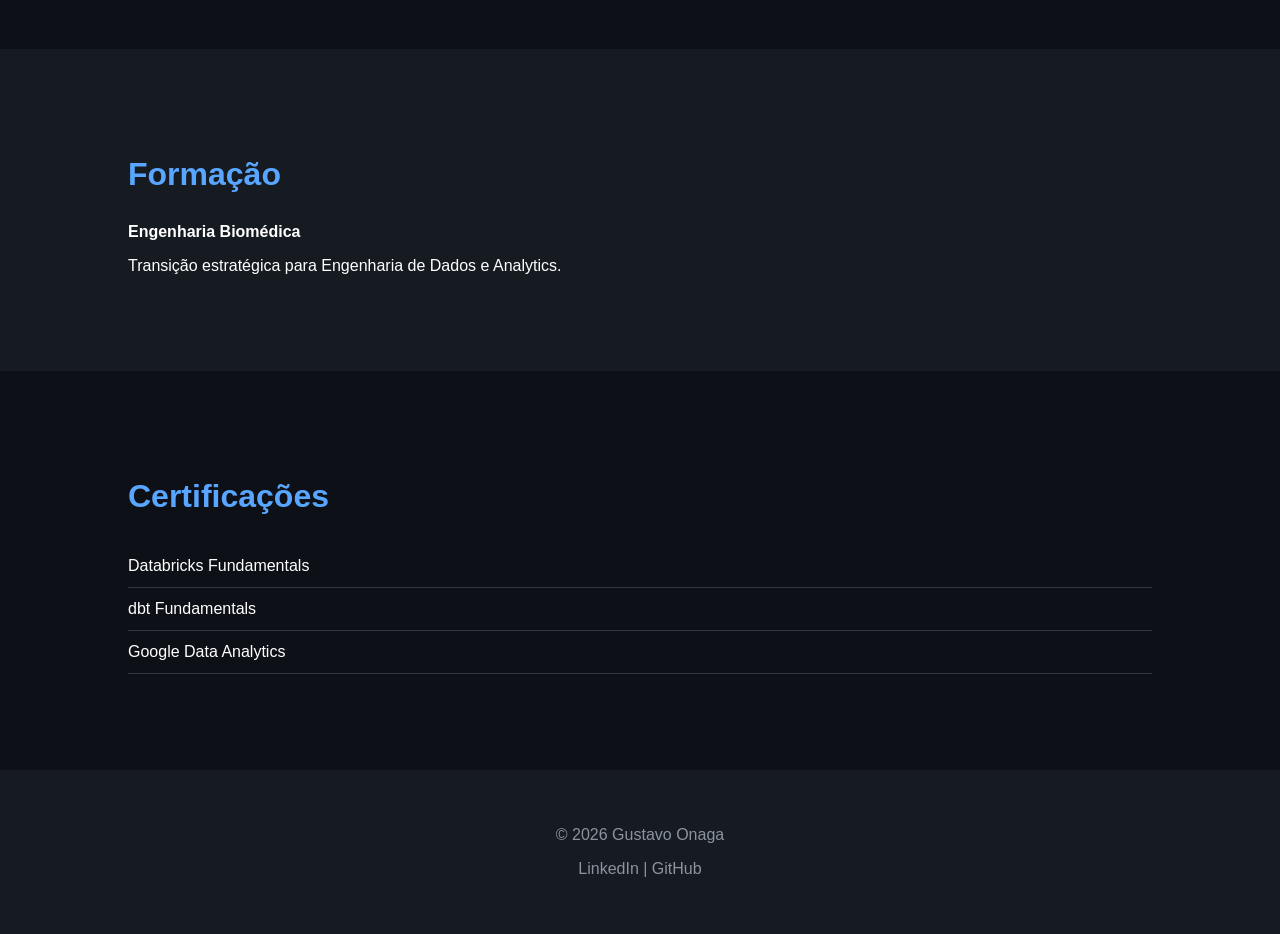
==== commit 4e7fe6e8: "Feat: Atualização do portifolio" ====
--- a/index.html
+++ b/index.html
@@ -3,197 +3,27 @@
 <head>
     <meta charset="UTF-8">
     <meta name="viewport" content="width=device-width, initial-scale=1.0">
-    <title>Gustavo Onaga | Portfólio de Dados</title>
-    <link rel="stylesheet" href="style.css">
+    <title>Gustavo Onaga | Portfólio</title>
+
+    <link rel="stylesheet" href="css/base.css">
+    <link rel="stylesheet" href="css/header.css">
+    <link rel="stylesheet" href="css/sobre.css">
+    <link rel="stylesheet" href="css/projetos.css">
+    <link rel="stylesheet" href="css/formacao.css">
+    <link rel="stylesheet" href="css/certificacoes.css">
+    <link rel="stylesheet" href="css/footer.css">
 </head>
 <body>
 
-    <div class="container">
-        
-        <!-- SECTION 1: HEADER (NOME, CARGOS, BADGES) -->
-        <header>
-            <img width="100%" src="https://capsule-render.vercel.app/api?type=venom&height=250&text=Gustavo%20Onaga&fontSize=48&fontColor=ffffff&stroke=ffffff&animation=fadeIn&colorA=0F172A&colorB=7C3AED&desc=Analytics%20Engineer%20%7C%20Data%20Analytics&descAlignY=70" />
-            
-            <div class="badges" style="margin-top: 25px;">
-                <img src="https://img.shields.io/badge/SQL-CC2927?style=for-the-badge&logo=microsoft-sql-server&logoColor=white" alt="SQL" />
-                <img src="https://img.shields.io/badge/Power_BI-F2C811?style=for-the-badge&logo=powerbi&logoColor=black" alt="Power BI" />
-                <img src="https://img.shields.io/badge/Looker_Studio-4285F4?style=for-the-badge&logo=looker&logoColor=white" alt="Looker" />
-                <img src="https://img.shields.io/badge/Metabase-509EE3?style=for-the-badge&logo=metabase&logoColor=white" alt="Metabase" />
-                <img src="https://img.shields.io/badge/dbt-FF694B?style=for-the-badge&logo=dbt&logoColor=white" alt="dbt" />
-                <img src="https://img.shields.io/badge/Databricks-FF3621?style=for-the-badge&logo=databricks&logoColor=white" alt="Databricks" />
-                <img src="https://img.shields.io/badge/AI_Agents-00A699?style=for-the-badge&logo=openai&logoColor=white" alt="AI Agents" />
-            </div>
-        </header>
+    <div id="header-section"></div>
+    <div id="sobre-section"></div>
+    <div id="projetos-section"></div>
+    <div id="formacao-section"></div>
+    <div id="certificacoes-section"></div>
+    <div id="footer-section"></div>
 
-        <!-- SECTION 2: SOBRE MIM -->
-        <section id="sobre">
-            <h2>👤 Sobre Mim</h2>
-            <p class="about-text">
-                Profissional formado em Engenharia Biomédica pela Universidade Federal do ABC (UFABC), com pós graduação em Data Analytics (FIAP). Possuo experiência em analytics, modelagem de dados e geração de insights para tomada de decisão. Atuei em diversos setores, como metalúrgico, seguros, people analytics e, atualmente, no mercado de validação de identidade, conectando áreas de negócio e tecnologia para transformar dados em informação útil para diferentes stakeholders.
-            </p>
-        </section>
+    <script src="js/loadSections.js"></script>
+    <script src="js/carousel.js"></script>
 
-        <!-- SECTION 3: PROJETOS -->
-        <section id="projetos">
-            <h2>📂 Projetos em Destaque</h2>
-            <table class="projects-grid">
-                <tr>
-                    <!-- CARD 1: ANALYTICS ENGINEER -->
-                    <td class="project-card">
-                        <h3>🚀 Modelagem e ETL de Ecommerce</h3>
-                        <span class="tag-cargo tag-ae">Analytics Engineer</span>
-                        <p class="project-obj">
-                            Centralização de dados brutos e construção de camadas dimensionais utilizando dbt para criar uma fonte única da verdade sobre faturamento corporativo.
-                        </p>
-                        <div class="project-stack">
-                            <code>SQL</code><code>dbt</code><code>Databricks</code>
-                        </div>
-                        <a href="https://github.com/GustavOnaga/dbt_ecommerce" target="_blank" class="project-link">Ver Repositório →</a>
-                    </td>
-
-                    <!-- CARD 2: DATA ANALYST -->
-                    <td class="project-card">
-                        <h3>📊 Dashboard Histórico de Diabetes</h3>
-                        <span class="tag-cargo tag-da">Data Analyst</span>
-                        <p class="project-obj">
-                            Desenvolvimento de um painel estratégico para monitoramento de comportamento de pacientes com potencial de apresentar diabetes.
-                        </p>
-                        <div class="project-stack">
-                            <code>SQL</code><code>Looker Studio</code>
-                        </div>
-                        <a href="https://datastudio.google.com/u/0/reporting/0d10cd44-a6bf-4cc7-b8ca-df3dea6896b5/page/lyQjF" target="_blank" class="project-link">Ver Dashboard →</a>
-                    </td>
-
-                    <!-- CARD 3: DATA ANALYST -->
-                    <td class="project-card">
-                        <h3>🤖 Agente de IA para dados de RH</h3>
-                        <span class="tag-cargo tag-da">Data Analyst</span>
-                        <p class="project-obj">
-                            Agente de IA especializado em analytics de RH utilizando o Databricks Genie Space para responder perguntas em linguagem natural sobre indicadores organizacionais.
-                        </p>
-                        <div class="project-stack">
-                            <code>SQL</code><code>Databricks</code><code>AI AGENTS</code>
-                        </div>
-                        <a href="https://github.com/GustavOnaga/AgenteIA_HR/blob/main/README.md" target="_blank" class="project-link">Ver documentação →</a>
-                    </td>
-
-                </tr>
-            </table>
-        </section>
-
-        <!-- SECTION 4: DIPLOMAS (LINHA DO TEMPO) -->
-        <section id="diplomas">
-            <h2>🎓 Formação Acadêmica</h2>
-            <div class="timeline">
-                <div class="timeline-item">
-                    <span class="timeline-date">Concluído em 2026</span>
-                    <h3 class="timeline-title">Pós-graduação em Data Analytics</h3>
-                    <p class="timeline-institution">Faculdade de Informática e Administração Paulista (FIAP)</p>
-                </div>
-                <div class="timeline-item">
-                    <span class="timeline-date">Concluído em 2025</span>
-                    <h3 class="timeline-title">Bacharelado em Engenharia Biomédica</h3>
-                    <p class="timeline-institution">Universidade Federal do ABC (UFABC)</p>
-                </div>
-                <div class="timeline-item">
-                    <span class="timeline-date">Concluído em 2023</span>
-                    <h3 class="timeline-title">Bacharelado em Ciência e Tecnologia</h3>
-                    <p class="timeline-institution">Universidade Federal do ABC (UFABC)</p>
-                </div>
-            </div>
-        </section>
-
-<!-- SECTION 5: CERTIFICAÇÕES (ORDEM DECRESCENTE) -->
-        <section id="certificacoes">
-            <h2>📜 Certificações</h2>
-            <div class="carousel-wrapper">
-                <button class="carousel-btn btn-left" onclick="scrollCarousel(-1)">&#10094;</button>
-                
-                <div class="carousel" id="cert-carousel">
-                    <!-- Certificado 1 (Março 2026) -->
-                    <div class="cert-card">
-                        <span class="cert-date">03/2026</span>
-                        <img src="https://cdn.simpleicons.org/databricks/FF3621" alt="Databricks">
-                        <div class="cert-title">Knowledge Badge - SQL Analytics on Databricks</div>
-                        <div class="cert-issuer">Databricks</div>
-                        <a href="https://credentials.databricks.com/fcb86abb-e7e4-4e86-bd66-564bfb1e0b4c" target="_blank" class="cert-link">Verificar Credencial ↗</a>
-                    </div>
-
-                    <!-- Certificado 2 (Março 2026) -->
-                    <div class="cert-card">
-                        <span class="cert-date">03/2026</span>
-                        <img src="https://cdn.simpleicons.org/databricks/FF3621" alt="Databricks">
-                        <div class="cert-title">Academy Accreditation - Generative AI Fundamentals</div>
-                        <div class="cert-issuer">Databricks</div>
-                        <a href="https://credentials.databricks.com/e328c082-b4c3-4f80-bc27-f16189d48726" target="_blank" class="cert-link">Verificar Credencial ↗</a>
-                    </div>
-
-                    <!-- Certificado 3 (Fevereiro 2026) -->
-                    <div class="cert-card">
-                        <span class="cert-date">02/2026</span>
-                        <img src="https://cdn.simpleicons.org/dbt/FF694B" alt="dbt">
-                        <div class="cert-title">dbt Fundamentals</div>
-                        <div class="cert-issuer">dbt Labs</div>
-                        <a href="https://credentials.getdbt.com/48a1c9ed-0e8f-403b-9dd8-740337673817#acc.mcnfNRH2" target="_blank" class="cert-link">Verificar Credencial ↗</a>
-                    </div>
-
-                    <!-- Certificado 4 (Dezembro 2025) -->
-                    <div class="cert-card">
-                        <span class="cert-date">12/2025</span>
-                        <img src="https://cdn.simpleicons.org/udemy/A435F0" alt="Udemy">
-                        <div class="cert-title">DBT Core Completo - Modelagem e automação de dados</div>
-                        <div class="cert-issuer">Udemy</div>
-                        <a href="https://www.udemy.com/certificate/UC-c37dd5e5-e45f-4f01-a1c3-184ccc247f81/" target="_blank" class="cert-link">Verificar Credencial ↗</a>
-                    </div>
-
-                    <!-- Certificado 5 (Fevereiro 2025) -->
-                    <div class="cert-card">
-                        <span class="cert-date">02/2025</span>
-                        <img src="https://cdn.simpleicons.org/microsoftpowerbi/F2C811" alt="SQL">
-                        <div class="cert-title">SQL Impressionador</div>
-                        <div class="cert-issuer">Hashtag Treinamentos</div>
-                        <a href="https://portalhashtag.com/validacao-certificado/1740447742543x535515758810651400" target="_blank" class="cert-link">Verificar Credencial ↗</a>
-                    </div>
-                </div>
-
-                <button class="carousel-btn btn-right" onclick="scrollCarousel(1)">&#10095;</button>
-            </div>
-        </section>
-
-        <!-- FOOTER ATUALIZADO -->
-        <footer>
-            <p>Vamos construir algo incrível juntos?</p>
-            <div class="footer-subtitle">Sinta-se à vontade para entrar em contato para projetos, oportunidades ou apenas um café.</div>
-            
-            <div class="footer-links">
-                <a href="https://www.linkedin.com/in/gustavo-onaga/" target="_blank" class="footer-btn">
-                    <img src="https://cdn.simpleicons.org/linkedin/0A66C2" alt="LinkedIn">
-                    LinkedIn
-                </a>
-                <a href="https://github.com/GustavOnaga" target="_blank" class="footer-btn">
-                    <img src="https://cdn.simpleicons.org/github/ffffff" alt="GitHub">
-                    GitHub
-                </a>
-                <a href="mailto:gustavo.onaga1@gmail.com" class="footer-btn">
-                    <img src="https://cdn.simpleicons.org/gmail/EA4335" alt="E-mail">
-                    E-mail
-                </a>
-            </div>
-
-            <div class="copyright">
-                &copy; 2026 Gustavo Onaga. Desenvolvido com HTML & CSS.
-            </div>
-        </footer>
-
-    </div>
-
-    <!-- Script para Controlar o Efeito das Setas no Carrossel -->
-    <script>
-        function scrollCarousel(direction) {
-            const carousel = document.getElementById('cert-carousel');
-            const cardWidth = carousel.querySelector('.cert-card').offsetWidth + 15; // Largura do card + gap
-            carousel.scrollBy({ left: direction * cardWidth, behavior: 'smooth' });
-        }
-    </script>
 </body>
 </html>
--- a/css/base.css
+++ b/css/base.css
@@ -0,0 +1,17 @@
+body {
+    margin: 0;
+    font-family: Arial, sans-serif;
+    background: #0d1117;
+    color: white;
+    scroll-behavior: smooth;
+}
+
+section {
+    padding: 80px 10%;
+}
+
+h2 {
+    font-size: 2rem;
+    margin-bottom: 30px;
+    color: #58a6ff;
+}
--- a/css/header.css
+++ b/css/header.css
@@ -0,0 +1,17 @@
+.hero {
+    height: 100vh;
+    display: flex;
+    justify-content: center;
+    align-items: center;
+    background: linear-gradient(135deg, #161b22, #0d1117);
+    text-align: center;
+}
+
+.hero h1 {
+    font-size: 4rem;
+}
+
+.hero p {
+    font-size: 1.5rem;
+    color: #8b949e;
+}
--- a/css/sobre.css
+++ b/css/sobre.css
@@ -0,0 +1,5 @@
+.sobre p {
+    max-width: 900px;
+    line-height: 1.8;
+    font-size: 1.1rem;
+}
--- a/css/projetos.css
+++ b/css/projetos.css
@@ -0,0 +1,18 @@
+.cards {
+    display: flex;
+    gap: 20px;
+    flex-wrap: wrap;
+}
+
+.card {
+    background: #161b22;
+    padding: 25px;
+    border-radius: 12px;
+    flex: 1;
+    min-width: 280px;
+    transition: 0.3s;
+}
+
+.card:hover {
+    transform: translateY(-8px);
+}
--- a/css/formacao.css
+++ b/css/formacao.css
@@ -0,0 +1,3 @@
+.formacao {
+    background: #161b22;
+}
--- a/css/certificacoes.css
+++ b/css/certificacoes.css
@@ -0,0 +1,9 @@
+.certificacoes ul {
+    list-style: none;
+    padding: 0;
+}
+
+.certificacoes li {
+    padding: 12px 0;
+    border-bottom: 1px solid #30363d;
+}
--- a/css/footer.css
+++ b/css/footer.css
@@ -0,0 +1,6 @@
+.footer {
+    text-align: center;
+    padding: 40px;
+    background: #161b22;
+    color: #8b949e;
+}
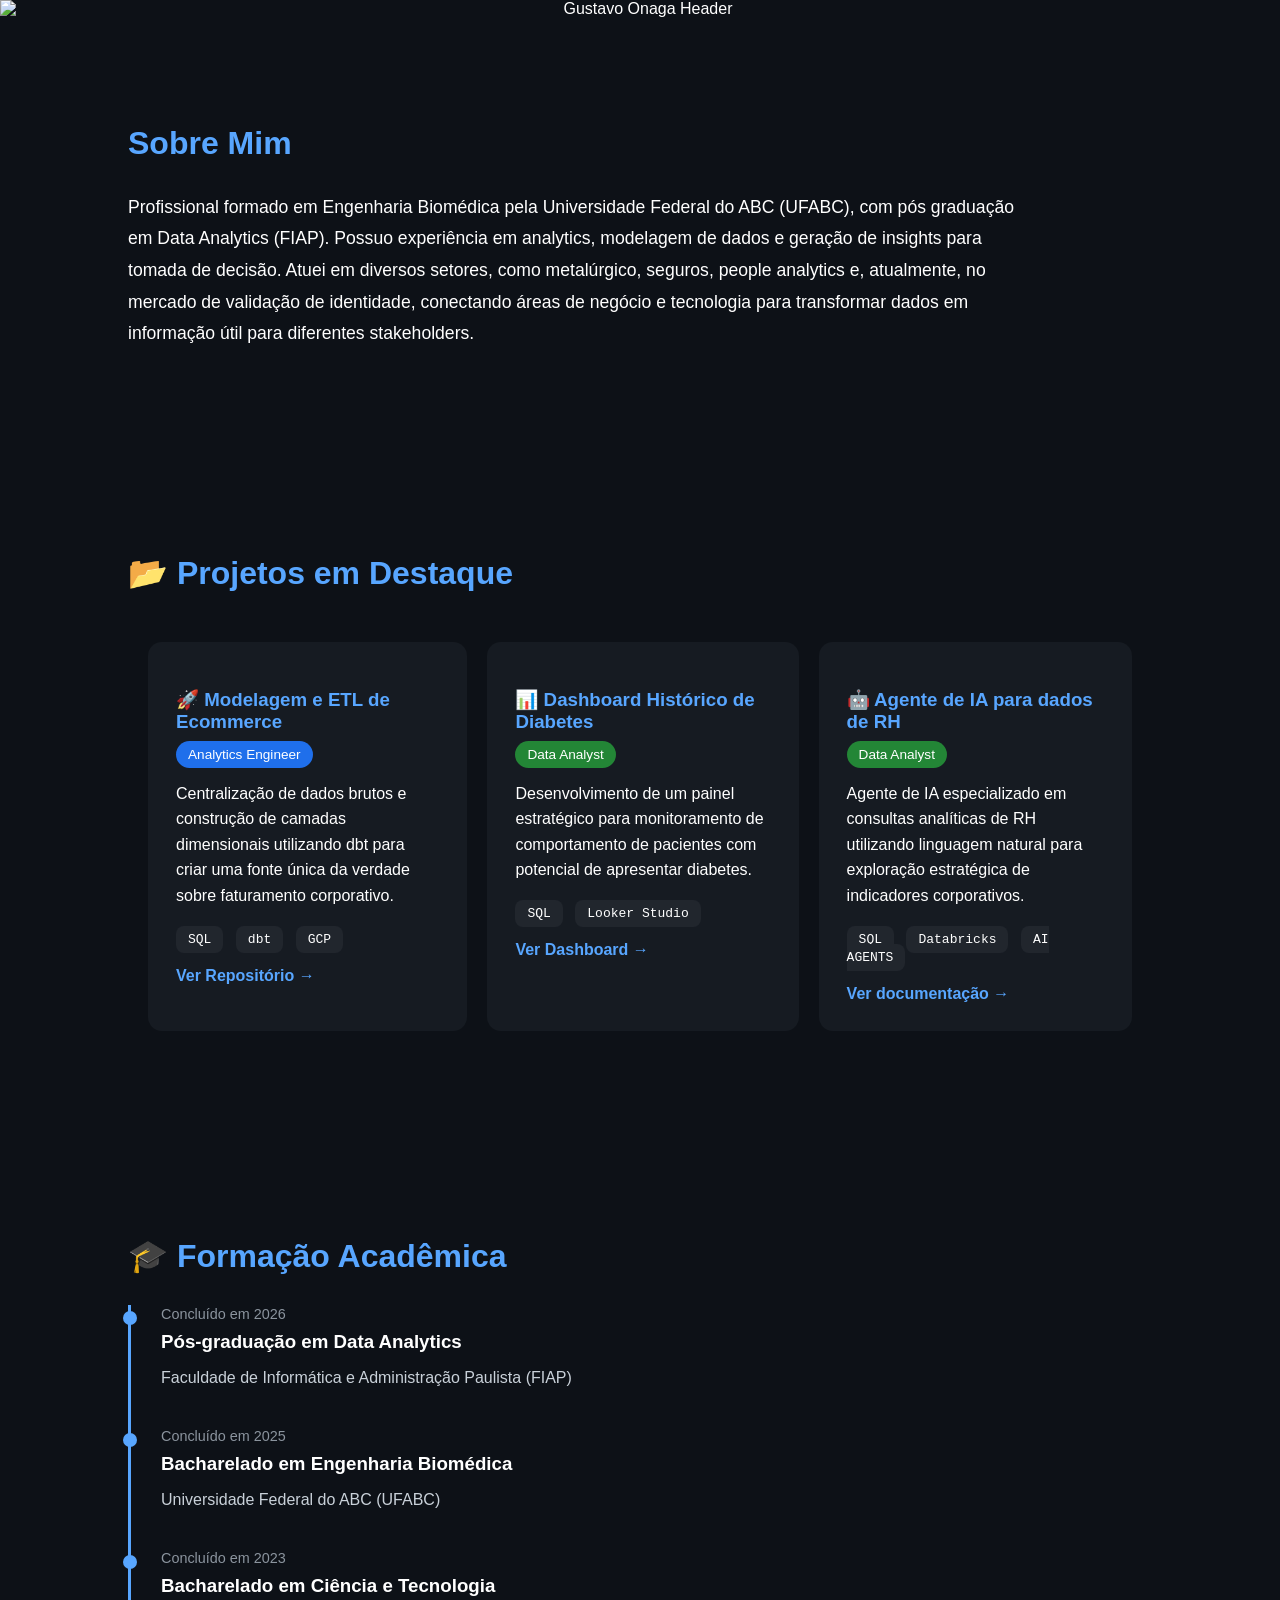
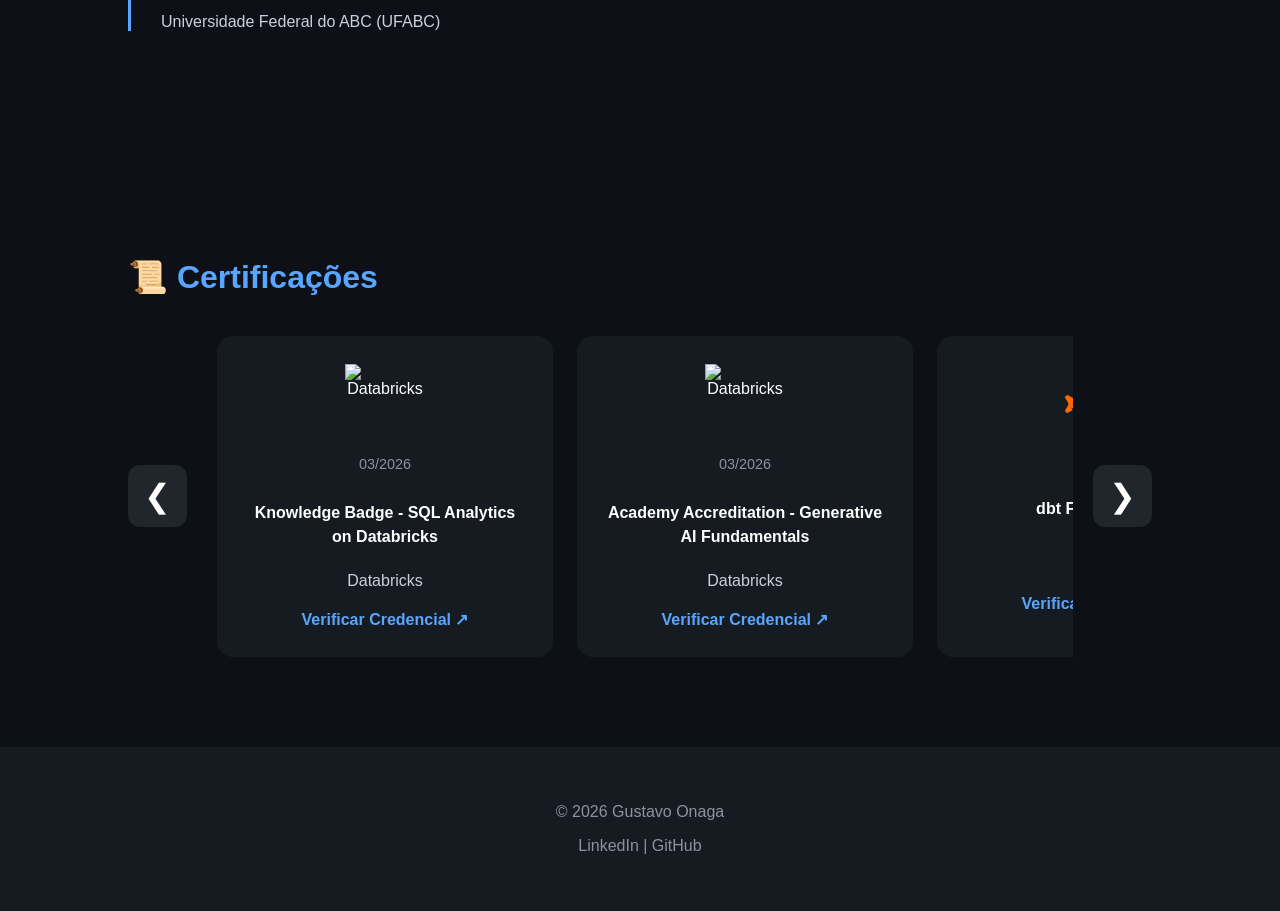
==== commit 7662ea0d: "Feat: Add portifolio" ====
--- a/index.html
+++ b/index.html
@@ -24,6 +24,6 @@
 
     <script src="js/loadSections.js"></script>
     <script src="js/carousel.js"></script>
-
+    
 </body>
 </html>
--- a/css/header.css
+++ b/css/header.css
@@ -1,17 +1,46 @@
 .hero {
-    height: 100vh;
-    display: flex;
-    justify-content: center;
-    align-items: center;
-    background: linear-gradient(135deg, #161b22, #0d1117);
+    width: 100%;
+    margin: 0;
+    padding: 0;
+    background: transparent;
     text-align: center;
 }
 
-.hero h1 {
-    font-size: 4rem;
+.hero-banner {
+    width: 100%;
+    display: block;
+    margin: 0;
+    border-radius: 0;
+    box-shadow: none;
 }
 
-.hero p {
-    font-size: 1.5rem;
-    color: #8b949e;
+.hero-content {
+    margin-top: 30px;
+    padding: 0 20px;
+}
+
+.hero-content p {
+    font-size: 1.2rem;
+    color: #cbd5e1;
+    margin-bottom: 20px;
+}
+
+.hero-actions {
+    display: flex;
+    justify-content: center;
+    gap: 16px;
+    flex-wrap: wrap;
+}
+
+.hero-actions a {
+    padding: 12px 24px;
+    background: #7c3aed;
+    color: white;
+    text-decoration: none;
+    border-radius: 8px;
+    transition: 0.3s;
+}
+
+.hero-actions a:hover {
+    background: #6d28d9;
 }
--- a/css/projetos.css
+++ b/css/projetos.css
@@ -1,18 +1,57 @@
-.cards {
-    display: flex;
-    gap: 20px;
-    flex-wrap: wrap;
+.projects-grid {
+    width: 100%;
+    border-spacing: 20px;
 }
 
-.card {
+.project-card {
     background: #161b22;
-    padding: 25px;
-    border-radius: 12px;
-    flex: 1;
-    min-width: 280px;
-    transition: 0.3s;
+    padding: 28px;
+    border-radius: 14px;
+    vertical-align: top;
+    transition: 0.3s ease;
 }
 
-.card:hover {
+.project-card:hover {
     transform: translateY(-8px);
+}
+
+.project-card h3 {
+    margin-bottom: 12px;
+    color: #58a6ff;
+}
+
+.project-obj {
+    line-height: 1.6;
+    margin: 18px 0;
+}
+
+.project-stack {
+    margin: 20px 0;
+}
+
+.project-stack code {
+    background: #21262d;
+    padding: 6px 12px;
+    border-radius: 8px;
+    margin-right: 8px;
+}
+
+.project-link {
+    color: #58a6ff;
+    text-decoration: none;
+    font-weight: bold;
+}
+
+.tag-cargo {
+    padding: 6px 12px;
+    border-radius: 20px;
+    font-size: 0.85rem;
+}
+
+.tag-ae {
+    background: #1f6feb;
+}
+
+.tag-da {
+    background: #238636;
 }
--- a/css/formacao.css
+++ b/css/formacao.css
@@ -1,3 +1,33 @@
-.formacao {
-    background: #161b22;
+.timeline {
+    border-left: 3px solid #58a6ff;
+    padding-left: 30px;
+}
+
+.timeline-item {
+    margin-bottom: 40px;
+    position: relative;
+}
+
+.timeline-item::before {
+    content: "";
+    width: 14px;
+    height: 14px;
+    background: #58a6ff;
+    border-radius: 50%;
+    position: absolute;
+    left: -38px;
+    top: 6px;
+}
+
+.timeline-date {
+    color: #8b949e;
+    font-size: 0.9rem;
+}
+
+.timeline-title {
+    margin: 8px 0;
+}
+
+.timeline-institution {
+    color: #c9d1d9;
 }
--- a/css/certificacoes.css
+++ b/css/certificacoes.css
@@ -1,9 +1,100 @@
-.certificacoes ul {
-    list-style: none;
-    padding: 0;
+.carousel-wrapper {
+    display: flex;
+    align-items: center;
+    gap: 20px;
 }
 
-.certificacoes li {
-    padding: 12px 0;
-    border-bottom: 1px solid #30363d;
+.carousel {
+    display: flex;
+    gap: 24px;
+    overflow-x: auto;
+    scroll-behavior: smooth;
+    padding: 10px;
+}
+
+.carousel::-webkit-scrollbar {
+    display: none;
+}
+
+.cert-card {
+    min-width: 280px;
+    background: #161b22;
+    padding: 28px;
+    border-radius: 16px;
+    text-align: center;
+
+    display: flex;
+    flex-direction: column;
+    align-items: center;
+    justify-content: flex-start;
+
+    transition: 0.3s ease;
+}
+
+.cert-card:hover {
+    transform: translateY(-6px);
+}
+
+/* PADRONIZA TODOS OS LOGOS */
+.cert-logo {
+    width: 80px;
+    height: 80px;
+    object-fit: contain;
+    display: block;
+    margin: 0 auto 12px auto;
+}
+
+/* AJUSTE ESPECÍFICO PARA O SVG DO DBT */
+.dbt-logo {
+    width: 120px !important;
+    height: 120px !important;
+}
+
+.cert-date {
+    display: block;
+    color: #8b949e;
+    font-size: 0.9rem;
+    margin-bottom: 18px;
+}
+
+.cert-title {
+    font-weight: bold;
+    line-height: 1.5;
+    margin-bottom: 12px;
+    min-height: 70px;
+
+    display: flex;
+    align-items: center;
+    justify-content: center;
+    text-align: center;
+}
+
+.cert-issuer {
+    color: #c9d1d9;
+    margin-bottom: 20px;
+}
+
+.cert-link {
+    color: #58a6ff;
+    text-decoration: none;
+    font-weight: 600;
+}
+
+.cert-link:hover {
+    text-decoration: underline;
+}
+
+.carousel-btn {
+    background: #21262d;
+    border: none;
+    color: white;
+    font-size: 2rem;
+    cursor: pointer;
+    padding: 12px 16px;
+    border-radius: 12px;
+    transition: 0.3s;
+}
+
+.carousel-btn:hover {
+    background: #30363d;
 }
